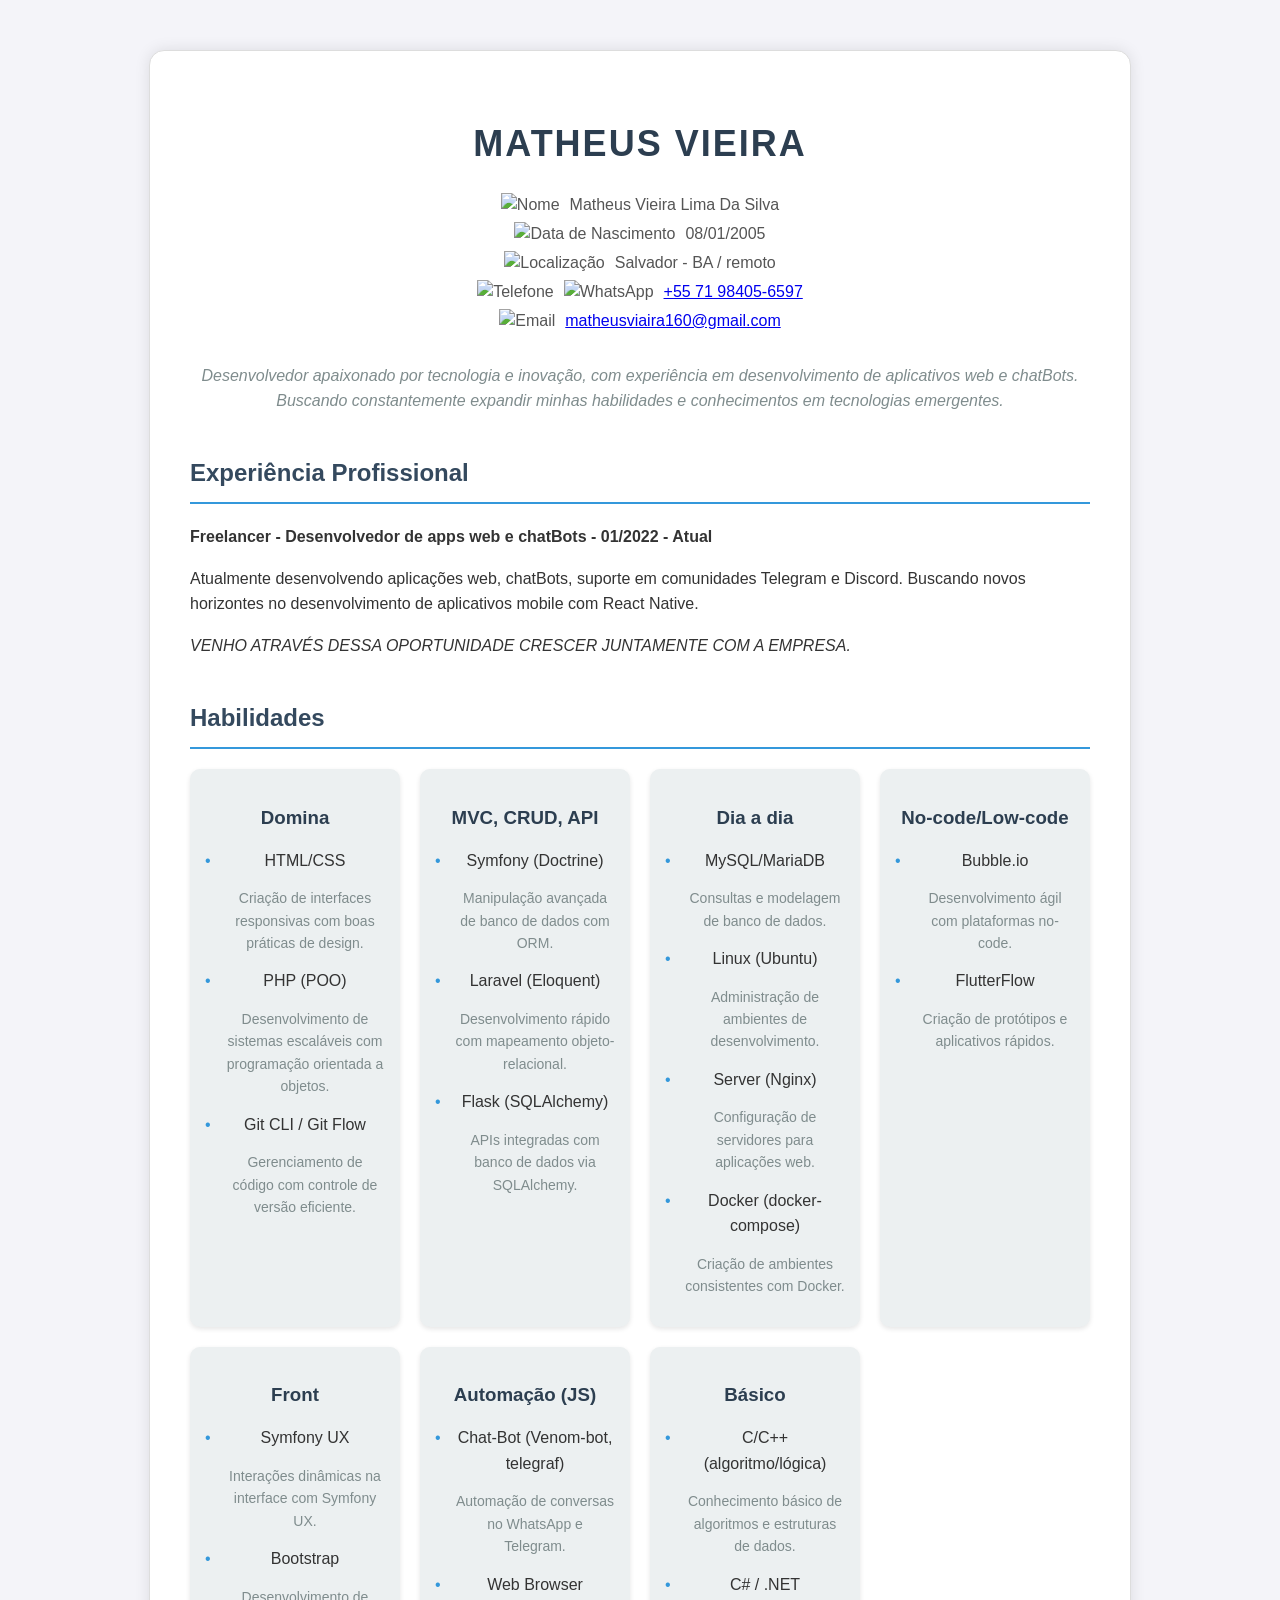
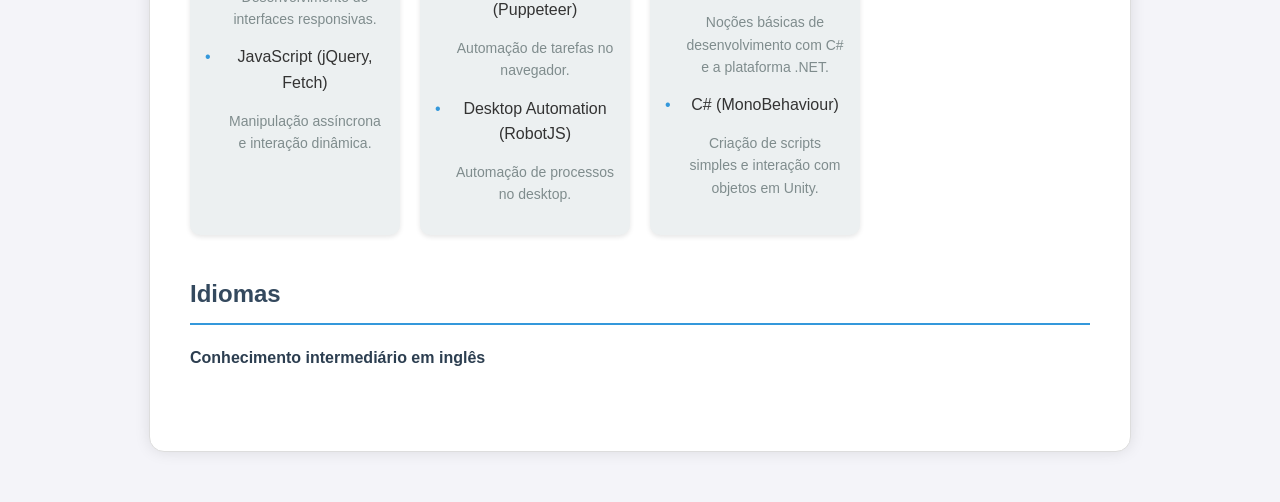
==== index.html @ 51a78f18 "Merge branch 'master' into develop" ====
<!DOCTYPE html>
<html lang="pt-BR">

<head>
  <meta charset="UTF-8">
  <meta name="viewport" content="width=device-width, initial-scale=1.0">
  <meta name="description"
    content="Currículo profissional de Matheus Vieira, desenvolvedor de aplicativos web e chatBots, com experiência em várias tecnologias de programação.">
  <meta name="keywords"
    content="Matheus Vieira, Desenvolvedor Web, Desenvolvedor de chatBots, PHP, HTML, CSS, Symfony, Laravel, Flask, MySQL, Docker, Currículo">
  <meta name="author" content="Matheus Vieira">
  <title>Currículo - Matheus Vieira</title>
  <link rel="icon" href="https://img.icons8.com/fluency/48/000000/resume.png" type="image/png">

  <!-- Link para styles -->
  <link href="styles/style.css" rel="stylesheet">
  <!-- Link para uma fonte moderna -->
  <link href="https://fonts.googleapis.com/css2?family=Roboto:wght@300;400;500;700&display=swap" rel="stylesheet">
  <!-- Link para ícones -->
  <link href="https://cdnjs.cloudflare.com/ajax/libs/font-awesome/6.1.1/css/all.min.css" rel="stylesheet">

</head>

<body>
  <div class="container">
    <h1>MATHEUS VIEIRA</h1>
    <div class="info">
      <p class="contact-item">
        <img src="https://img.icons8.com/material-outlined/24/000000/user.png" alt="Nome" /> Matheus Vieira Lima Da
        Silva
      </p>
      <p class="contact-item">
        <img src="https://img.icons8.com/material-outlined/24/000000/calendar.png" alt="Data de Nascimento" />
        08/01/2005
      </p>
      <p class="contact-item">
        <img src="https://img.icons8.com/material-outlined/24/000000/place-marker.png" alt="Localização" /> Salvador -
        BA / remoto
      </p>
      <p class="contact-item">
        <img src="https://img.icons8.com/material-outlined/24/000000/phone.png" alt="Telefone"/>
        <img src="https://img.icons8.com/material-outlined/24/000000/whatsapp.png" alt="WhatsApp"/>
        <a href="https://wa.me//5571984056597">+55 71 98405-6597</a>
      </p>
      <p class="contact-item">
        <img src="https://img.icons8.com/material-outlined/24/000000/email.png" alt="Email" />
        <a href="mailto:matheusviaira160@gmail.com">matheusviaira160@gmail.com</a>
      </p>
    </div>

    <div class="intro">
      <p>Desenvolvedor apaixonado por tecnologia e inovação, com experiência em desenvolvimento de aplicativos web e
        chatBots. Buscando constantemente expandir minhas habilidades e conhecimentos em tecnologias emergentes.</p>
    </div>

    <div class="section">
      <h2>Experiência Profissional</h2>
      <p><strong>Freelancer - Desenvolvedor de apps web e chatBots - 01/2022 - Atual</strong></p>
      <p>Atualmente desenvolvendo aplicações web, chatBots, suporte em comunidades Telegram e Discord. Buscando novos
        horizontes no desenvolvimento de aplicativos mobile com React Native.</p>
      <p><em>VENHO ATRAVÉS DESSA OPORTUNIDADE CRESCER JUNTAMENTE COM A EMPRESA.</em></p>
    </div>

    <div class="section">
      <h2>Habilidades</h2>
      <div class="skills">
        <div class="skill-item">
          <h3>Domina</h3>
          <ul>
            <li>HTML/CSS <p class="skill-desc">Criação de interfaces responsivas com boas práticas de design.</p>
            </li>
            <li>PHP (POO) <p class="skill-desc">Desenvolvimento de sistemas escaláveis com programação orientada a
                objetos.</p>
            </li>
            <li>Git CLI / Git Flow <p class="skill-desc">Gerenciamento de código com controle de versão eficiente.</p>
            </li>
          </ul>
        </div>

        <div class="skill-item">
          <h3>MVC, CRUD, API</h3>
          <ul>
            <li>Symfony (Doctrine) <p class="skill-desc">Manipulação avançada de banco de dados com ORM.</p>
            </li>
            <li>Laravel (Eloquent) <p class="skill-desc">Desenvolvimento rápido com mapeamento objeto-relacional.</p>
            </li>
            <li>Flask (SQLAlchemy) <p class="skill-desc">APIs integradas com banco de dados via SQLAlchemy.</p>
            </li>
          </ul>
        </div>

        <div class="skill-item">
          <h3>Dia a dia</h3>
          <ul>
            <li>MySQL/MariaDB <p class="skill-desc">Consultas e modelagem de banco de dados.</p>
            </li>
            <li>Linux (Ubuntu) <p class="skill-desc">Administração de ambientes de desenvolvimento.</p>
            </li>
            <li>Server (Nginx) <p class="skill-desc">Configuração de servidores para aplicações web.</p>
            </li>
            <li>Docker (docker-compose) <p class="skill-desc">Criação de ambientes consistentes com Docker.</p>
            </li>
          </ul>
        </div>

        <div class="skill-item">
          <h3>No-code/Low-code</h3>
          <ul>
            <li>Bubble.io <p class="skill-desc">Desenvolvimento ágil com plataformas no-code.</p>
            </li>
            <li>FlutterFlow <p class="skill-desc">Criação de protótipos e aplicativos rápidos.</p>
            </li>
          </ul>
        </div>

        <div class="skill-item">
          <h3>Front</h3>
          <ul>
            <li>Symfony UX <p class="skill-desc">Interações dinâmicas na interface com Symfony UX.</p>
            </li>
            <li>Bootstrap <p class="skill-desc">Desenvolvimento de interfaces responsivas.</p>
            </li>
            <li>JavaScript (jQuery, Fetch) <p class="skill-desc">Manipulação assíncrona e interação dinâmica.</p>
            </li>
          </ul>
        </div>

        <div class="skill-item">
          <h3>Automação (JS)</h3>
          <ul>
            <li>Chat-Bot (Venom-bot, telegraf) <p class="skill-desc">Automação de conversas no WhatsApp e Telegram.</p>
            </li>
            <li>Web Browser (Puppeteer) <p class="skill-desc">Automação de tarefas no navegador.</p>
            </li>
            <li>Desktop Automation (RobotJS) <p class="skill-desc">Automação de processos no desktop.</p>
            </li>
          </ul>
        </div>

        <div class="skill-item">
          <h3>Básico</h3>
          <ul>
            <li>C/C++ (algoritmo/lógica) <p class="skill-desc">Conhecimento básico de algoritmos e estruturas de dados.</p>
            </li>
            <li>C# / .NET <p class="skill-desc">Noções básicas de desenvolvimento com C# e a plataforma .NET.</p>
            </li>
            <li>C# (MonoBehaviour) <p class="skill-desc">Criação de scripts simples e interação com objetos em Unity.</p>
            </li>
          </ul>
        </div>

      </div>
    </div>

    <div class="section languages">
      <h2>Idiomas</h2>
      <p>Conhecimento intermediário em inglês</p>
    </div>
  </div>
</body>

</html>
---- styles/style.css ----
body {
    font-family: 'Segoe UI', Tahoma, Geneva, Verdana, sans-serif;
    margin: 0;
    padding: 0;
    background-color: #f4f4f9;
    color: #333;
    line-height: 1.6;
}

.container {
    max-width: 900px;
    margin: 50px auto;
    padding: 40px;
    background-color: #fff;
    border-radius: 15px;
    box-shadow: 0 0 15px rgba(0, 0, 0, 0.1);
    border: 1px solid #ddd;
}

h1 {
    text-align: center;
    font-size: 36px;
    color: #2c3e50;
    margin-bottom: 20px;
    letter-spacing: 2px;
}

.info {
    text-align: center;
    margin-bottom: 30px;
    color: #555;
}

.info p {
    margin: 5px 0;
    line-height: 1.5;
}

.info .contact-item {
    display: flex;
    align-items: center;
    justify-content: center;
    gap: 10px;
}

.intro {
    text-align: center;
    font-style: italic;
    color: #7f8c8d;
    margin-bottom: 40px;
}

.section {
    margin-bottom: 40px;
}

h2 {
    font-size: 24px;
    color: #34495e;
    border-bottom: 2px solid #3498db;
    padding-bottom: 10px;
    margin-bottom: 20px;
}

ul {
    list-style-type: none;
    padding: 0;
    margin: 0;
}

ul li {
    margin-bottom: 8px;
    line-height: 1.6;
    padding-left: 20px;
    position: relative;
}

ul li::before {
    content: '•';
    color: #3498db;
    position: absolute;
    left: 0;
}

.skills {
    display: grid;
    grid-template-columns: repeat(auto-fit, minmax(200px, 1fr));
    gap: 20px;
}

.skills .skill-item {
    background-color: #ecf0f1;
    padding: 15px;
    border-radius: 10px;
    box-shadow: 0 2px 5px rgba(0, 0, 0, 0.1);
    text-align: center;
}

.skills .skill-item h3 {
    margin-bottom: 15px;
    color: #2c3e50;
}

.languages p {
    font-weight: bold;
    color: #2c3e50;
}

.skill-desc {
    font-size: 14px;
    color: #7f8c8d;
}

@media (max-width: 600px) {
    .skills {
        grid-template-columns: 1fr;
    }
}
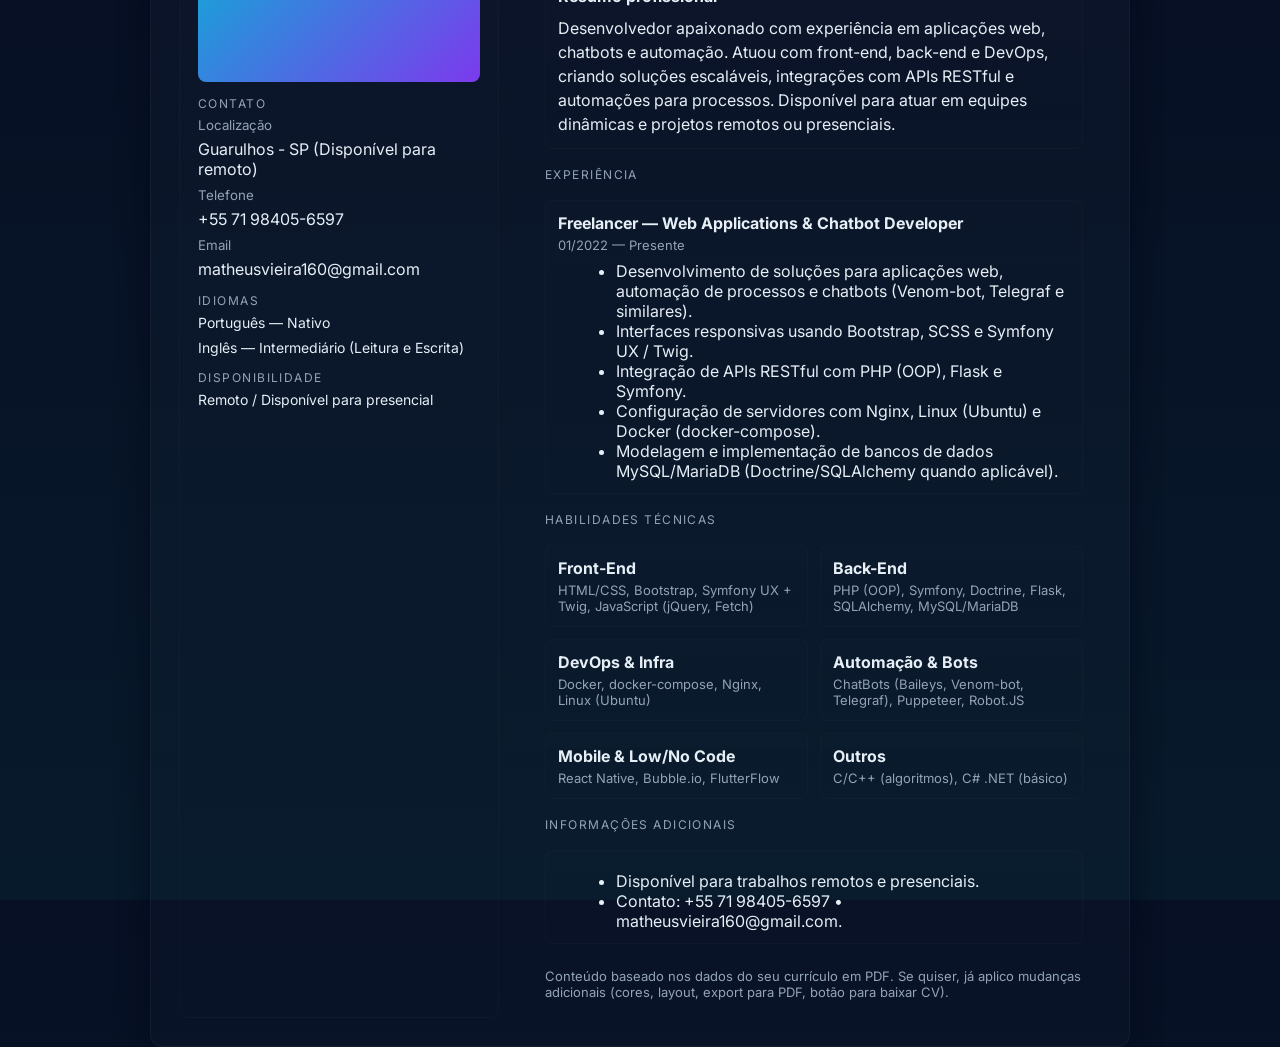
==== commit 11f9463e: "Update index.html" ====
--- a/index.html
+++ b/index.html
@@ -1,162 +1,255 @@
-<!DOCTYPE html>
+<!doctype html>
 <html lang="pt-BR">
-
 <head>
-  <meta charset="UTF-8">
-  <meta name="viewport" content="width=device-width, initial-scale=1.0">
-  <meta name="description"
-    content="Currículo profissional de Matheus Vieira, desenvolvedor de aplicativos web e chatBots, com experiência em várias tecnologias de programação.">
-  <meta name="keywords"
-    content="Matheus Vieira, Desenvolvedor Web, Desenvolvedor de chatBots, PHP, HTML, CSS, Symfony, Laravel, Flask, MySQL, Docker, Currículo">
-  <meta name="author" content="Matheus Vieira">
-  <title>Currículo - Matheus Vieira</title>
-  <link rel="icon" href="https://img.icons8.com/fluency/48/000000/resume.png" type="image/png">
-
-  <!-- Link para styles -->
-  <link href="styles/style.css" rel="stylesheet">
-  <!-- Link para uma fonte moderna -->
-  <link href="https://fonts.googleapis.com/css2?family=Roboto:wght@300;400;500;700&display=swap" rel="stylesheet">
-  <!-- Link para ícones -->
-  <link href="https://cdnjs.cloudflare.com/ajax/libs/font-awesome/6.1.1/css/all.min.css" rel="stylesheet">
-
+  <meta charset="utf-8" />
+  <meta name="viewport" content="width=device-width,initial-scale=1" />
+  <title>Matheus Vieira — Desenvolvedor</title>
+  <meta name="author" content="Matheus Vieira" />
+  <meta name="description" content="Currículo de Matheus Vieira — desenvolvedor web, chatbots e automação. Disponível para trabalho remoto." />
+
+  <!-- Fonts (mantive as fontes originais) -->
+  <link rel="preconnect" href="https://fonts.googleapis.com"/>
+  <link rel="preconnect" href="https://fonts.gstatic.com" crossorigin/>
+  <link href="https://fonts.googleapis.com/css2?family=Inter:wght@400;600;700&family=Roboto:wght@400;700&display=swap" rel="stylesheet"/>
+
+  <style>
+    :root{
+      --bg:#0f1724;
+      --card:#0b1220;
+      --muted:#94a3b8;
+      --accent:#06b6d4;
+      --text:#e6eef6;
+      font-family: 'Inter', system-ui, -apple-system, "Segoe UI", Roboto, "Helvetica Neue", Arial;
+    }
+    *{box-sizing:border-box}
+    html,body{height:100%;}
+    body{
+      margin:0;
+      background: linear-gradient(180deg,#071024 0%, #071a2b 100%);
+      color:var(--text);
+      -webkit-font-smoothing:antialiased;
+      -moz-osx-font-smoothing:grayscale;
+      padding:24px;
+      display:flex;
+      align-items:center;
+      justify-content:center;
+    }
+
+    .container{
+      width:100%;
+      max-width:980px;
+      background: linear-gradient(180deg, rgba(255,255,255,0.02), rgba(255,255,255,0.01));
+      border:1px solid rgba(255,255,255,0.04);
+      border-radius:12px;
+      padding:28px;
+      box-shadow: 0 10px 30px rgba(2,6,23,0.6);
+      display:grid;
+      grid-template-columns: 320px 1fr;
+      gap:28px;
+    }
+
+    /* Sidebar */
+    .sidebar{
+      background:linear-gradient(180deg, rgba(255,255,255,0.01), rgba(255,255,255,0.00));
+      padding:18px;
+      border-radius:10px;
+      border:1px solid rgba(255,255,255,0.02);
+      display:flex;
+      flex-direction:column;
+      gap:14px;
+      min-height:220px;
+    }
+
+    .photo{
+      width:100%;
+      height:180px;
+      border-radius:8px;
+      background:linear-gradient(135deg,var(--accent),#7c3aed);
+      display:flex;
+      align-items:center;
+      justify-content:center;
+      font-weight:700;
+      font-size:20px;
+      color:#04121a;
+    }
+
+    .contact small{color:var(--muted); display:block; margin-bottom:6px;}
+    .contact a{
+      color:var(--text);
+      text-decoration:none;
+      display:block;
+      word-break:break-all;
+    }
+
+    .section-title{
+      font-size:12px;
+      text-transform:uppercase;
+      color:var(--muted);
+      letter-spacing:0.12em;
+      margin-bottom:6px;
+    }
+
+    .skill-list, .meta-list{display:flex;flex-direction:column;gap:8px;}
+    .skill-item{font-size:14px;}
+
+    /* Main */
+    .main{
+      padding:18px;
+      border-radius:10px;
+      background:transparent;
+      display:flex;
+      flex-direction:column;
+      gap:18px;
+    }
+    header h1{margin:0;font-size:22px;letter-spacing:0.02em;}
+    header p.role{margin:6px 0 0;color:var(--muted);}
+
+    .summary{
+      background: linear-gradient(180deg, rgba(255,255,255,0.01), rgba(255,255,255,0.00));
+      padding:12px;
+      border-radius:8px;
+      border:1px solid rgba(255,255,255,0.02);
+      color:var(--text);
+      line-height:1.5;
+    }
+
+    .experience, .skills, .education{
+      display:flex;
+      flex-direction:column;
+      gap:12px;
+    }
+
+    .job{
+      padding:12px;
+      border-radius:8px;
+      background:linear-gradient(180deg, rgba(255,255,255,0.008), rgba(255,255,255,0.00));
+      border:1px solid rgba(255,255,255,0.02);
+    }
+    .job h4{margin:0;font-size:16px;}
+    .job .meta{font-size:13px;color:var(--muted); margin-top:4px;}
+    .job ul{margin:8px 0 0 18px;color:var(--text);}
+
+    footer{padding-top:6px;color:var(--muted);font-size:13px;}
+
+    /* Responsive */
+    @media (max-width:880px){
+      .container{grid-template-columns:1fr; padding:18px;}
+      .sidebar{order:2;}
+    }
+  </style>
 </head>
-
 <body>
-  <div class="container">
-    <h1>MATHEUS VIEIRA</h1>
-    <div class="info">
-      <p class="contact-item">
-        <img src="https://img.icons8.com/material-outlined/24/000000/user.png" alt="Nome" /> Matheus Vieira Lima Da
-        Silva
-      </p>
-      <p class="contact-item">
-        <img src="https://img.icons8.com/material-outlined/24/000000/calendar.png" alt="Data de Nascimento" />
-        08/01/2005
-      </p>
-      <p class="contact-item">
-        <img src="https://img.icons8.com/material-outlined/24/000000/place-marker.png" alt="Localização" /> Salvador -
-        BA / remoto
-      </p>
-      <p class="contact-item">
-        <img src="https://img.icons8.com/material-outlined/24/000000/phone.png" alt="Telefone"/>
-        <img src="https://img.icons8.com/material-outlined/24/000000/whatsapp.png" alt="WhatsApp"/>
-        <a href="https://wa.me//5571984056597">+55 71 98405-6597</a>
-      </p>
-      <p class="contact-item">
-        <img src="https://img.icons8.com/material-outlined/24/000000/email.png" alt="Email" />
-        <a href="mailto:matheusviaira160@gmail.com">matheusviaira160@gmail.com</a>
-      </p>
-    </div>
-
-    <div class="intro">
-      <p>Desenvolvedor apaixonado por tecnologia e inovação, com experiência em desenvolvimento de aplicativos web e
-        chatBots. Buscando constantemente expandir minhas habilidades e conhecimentos em tecnologias emergentes.</p>
-    </div>
-
-    <div class="section">
-      <h2>Experiência Profissional</h2>
-      <p><strong>Freelancer - Desenvolvedor de apps web e chatBots - 01/2022 - Atual</strong></p>
-      <p>Atualmente desenvolvendo aplicações web, chatBots, suporte em comunidades Telegram e Discord. Buscando novos
-        horizontes no desenvolvimento de aplicativos mobile com React Native.</p>
-      <p><em>VENHO ATRAVÉS DESSA OPORTUNIDADE CRESCER JUNTAMENTE COM A EMPRESA.</em></p>
-    </div>
-
-    <div class="section">
-      <h2>Habilidades</h2>
-      <div class="skills">
-        <div class="skill-item">
-          <h3>Domina</h3>
+  <main class="container" role="main" aria-labelledby="nome">
+    <!-- Sidebar -->
+    <aside class="sidebar" aria-label="Informações pessoais">
+      <div class="photo" aria-hidden="true">MV</div>
+
+      <div>
+        <div class="section-title">Contato</div>
+        <div class="contact">
+          <small>Localização</small>
+          <div>Guarulhos - SP (Disponível para remoto)</div>
+          <small style="margin-top:8px;">Telefone</small>
+          <a href="tel:+5571984056597">+55 71 98405-6597</a>
+          <small style="margin-top:8px;">Email</small>
+          <a href="mailto:matheusvieira160@gmail.com">matheusvieira160@gmail.com</a>
+        </div>
+      </div>
+
+      <div>
+        <div class="section-title">Idiomas</div>
+        <div class="meta-list">
+          <div class="skill-item">Português — Nativo</div>
+          <div class="skill-item">Inglês — Intermediário (Leitura e Escrita)</div>
+        </div>
+      </div>
+
+      <div>
+        <div class="section-title">Disponibilidade</div>
+        <div class="skill-item">Remoto / Disponível para presencial</div>
+      </div>
+    </aside>
+
+    <!-- Main content -->
+    <section class="main" aria-label="Currículo principal">
+      <header id="nome">
+        <h1>Matheus Vieira Lima Da Silva</h1>
+        <p class="role">Desenvolvedor Web • Chatbots • Automação</p>
+      </header>
+
+      <div class="summary" aria-label="Resumo profissional">
+        <strong>Resumo profissional</strong>
+        <p style="margin:8px 0 0;">
+          Desenvolvedor apaixonado com experiência em aplicações web, chatbots e automação. Atuou com front-end, back-end e DevOps, criando soluções escaláveis, integrações com APIs RESTful e automações para processos. Disponível para atuar em equipes dinâmicas e projetos remotos ou presenciais. <!-- fonte: PDF -->
+        </p>
+      </div>
+
+      <section class="experience" aria-label="Experiência profissional">
+        <div class="section-title">Experiência</div>
+
+        <div class="job">
+          <h4>Freelancer — Web Applications & Chatbot Developer</h4>
+          <div class="meta">01/2022 — Presente</div>
           <ul>
-            <li>HTML/CSS <p class="skill-desc">Criação de interfaces responsivas com boas práticas de design.</p>
-            </li>
-            <li>PHP (POO) <p class="skill-desc">Desenvolvimento de sistemas escaláveis com programação orientada a
-                objetos.</p>
-            </li>
-            <li>Git CLI / Git Flow <p class="skill-desc">Gerenciamento de código com controle de versão eficiente.</p>
-            </li>
+            <li>Desenvolvimento de soluções para aplicações web, automação de processos e chatbots (Venom-bot, Telegraf e similares).</li>
+            <li>Interfaces responsivas usando Bootstrap, SCSS e Symfony UX / Twig.</li>
+            <li>Integração de APIs RESTful com PHP (OOP), Flask e Symfony.</li>
+            <li>Configuração de servidores com Nginx, Linux (Ubuntu) e Docker (docker-compose).</li>
+            <li>Modelagem e implementação de bancos de dados MySQL/MariaDB (Doctrine/SQLAlchemy quando aplicável).</li>
           </ul>
         </div>
-
-        <div class="skill-item">
-          <h3>MVC, CRUD, API</h3>
+      </section>
+
+      <section class="skills" aria-label="Habilidades técnicas">
+        <div class="section-title">Habilidades técnicas</div>
+
+        <div style="display:grid; grid-template-columns:repeat(2, minmax(0,1fr)); gap:12px;">
+          <div class="job">
+            <strong>Front-End</strong>
+            <div class="meta">HTML/CSS, Bootstrap, Symfony UX + Twig, JavaScript (jQuery, Fetch)</div>
+          </div>
+
+          <div class="job">
+            <strong>Back-End</strong>
+            <div class="meta">PHP (OOP), Symfony, Doctrine, Flask, SQLAlchemy, MySQL/MariaDB</div>
+          </div>
+
+          <div class="job">
+            <strong>DevOps & Infra</strong>
+            <div class="meta">Docker, docker-compose, Nginx, Linux (Ubuntu)</div>
+          </div>
+
+          <div class="job">
+            <strong>Automação & Bots</strong>
+            <div class="meta">ChatBots (Baileys, Venom-bot, Telegraf), Puppeteer, Robot.JS</div>
+          </div>
+
+          <div class="job">
+            <strong>Mobile & Low/No Code</strong>
+            <div class="meta">React Native, Bubble.io, FlutterFlow</div>
+          </div>
+
+          <div class="job">
+            <strong>Outros</strong>
+            <div class="meta">C/C++ (algoritmos), C# .NET (básico)</div>
+          </div>
+        </div>
+      </section>
+
+      <section class="education" aria-label="Informações adicionais">
+        <div class="section-title">Informações adicionais</div>
+        <div class="job">
           <ul>
-            <li>Symfony (Doctrine) <p class="skill-desc">Manipulação avançada de banco de dados com ORM.</p>
-            </li>
-            <li>Laravel (Eloquent) <p class="skill-desc">Desenvolvimento rápido com mapeamento objeto-relacional.</p>
-            </li>
-            <li>Flask (SQLAlchemy) <p class="skill-desc">APIs integradas com banco de dados via SQLAlchemy.</p>
-            </li>
+            <li>Disponível para trabalhos remotos e presenciais. <!-- fonte: PDF --> </li>
+            <li>Contato: +55 71 98405-6597 • matheusvieira160@gmail.com. <!-- fonte: PDF --> </li>
           </ul>
         </div>
-
-        <div class="skill-item">
-          <h3>Dia a dia</h3>
-          <ul>
-            <li>MySQL/MariaDB <p class="skill-desc">Consultas e modelagem de banco de dados.</p>
-            </li>
-            <li>Linux (Ubuntu) <p class="skill-desc">Administração de ambientes de desenvolvimento.</p>
-            </li>
-            <li>Server (Nginx) <p class="skill-desc">Configuração de servidores para aplicações web.</p>
-            </li>
-            <li>Docker (docker-compose) <p class="skill-desc">Criação de ambientes consistentes com Docker.</p>
-            </li>
-          </ul>
-        </div>
-
-        <div class="skill-item">
-          <h3>No-code/Low-code</h3>
-          <ul>
-            <li>Bubble.io <p class="skill-desc">Desenvolvimento ágil com plataformas no-code.</p>
-            </li>
-            <li>FlutterFlow <p class="skill-desc">Criação de protótipos e aplicativos rápidos.</p>
-            </li>
-          </ul>
-        </div>
-
-        <div class="skill-item">
-          <h3>Front</h3>
-          <ul>
-            <li>Symfony UX <p class="skill-desc">Interações dinâmicas na interface com Symfony UX.</p>
-            </li>
-            <li>Bootstrap <p class="skill-desc">Desenvolvimento de interfaces responsivas.</p>
-            </li>
-            <li>JavaScript (jQuery, Fetch) <p class="skill-desc">Manipulação assíncrona e interação dinâmica.</p>
-            </li>
-          </ul>
-        </div>
-
-        <div class="skill-item">
-          <h3>Automação (JS)</h3>
-          <ul>
-            <li>Chat-Bot (Venom-bot, telegraf) <p class="skill-desc">Automação de conversas no WhatsApp e Telegram.</p>
-            </li>
-            <li>Web Browser (Puppeteer) <p class="skill-desc">Automação de tarefas no navegador.</p>
-            </li>
-            <li>Desktop Automation (RobotJS) <p class="skill-desc">Automação de processos no desktop.</p>
-            </li>
-          </ul>
-        </div>
-
-        <div class="skill-item">
-          <h3>Básico</h3>
-          <ul>
-            <li>C/C++ (algoritmo/lógica) <p class="skill-desc">Conhecimento básico de algoritmos e estruturas de dados.</p>
-            </li>
-            <li>C# / .NET <p class="skill-desc">Noções básicas de desenvolvimento com C# e a plataforma .NET.</p>
-            </li>
-            <li>C# (MonoBehaviour) <p class="skill-desc">Criação de scripts simples e interação com objetos em Unity.</p>
-            </li>
-          </ul>
-        </div>
-
-      </div>
-    </div>
-
-    <div class="section languages">
-      <h2>Idiomas</h2>
-      <p>Conhecimento intermediário em inglês</p>
-    </div>
-  </div>
+      </section>
+
+      <footer>
+        Conteúdo baseado nos dados do seu currículo em PDF. Se quiser, já aplico mudanças adicionais (cores, layout, export para PDF, botão para baixar CV).
+      </footer>
+    </section>
+  </main>
 </body>
-
 </html>
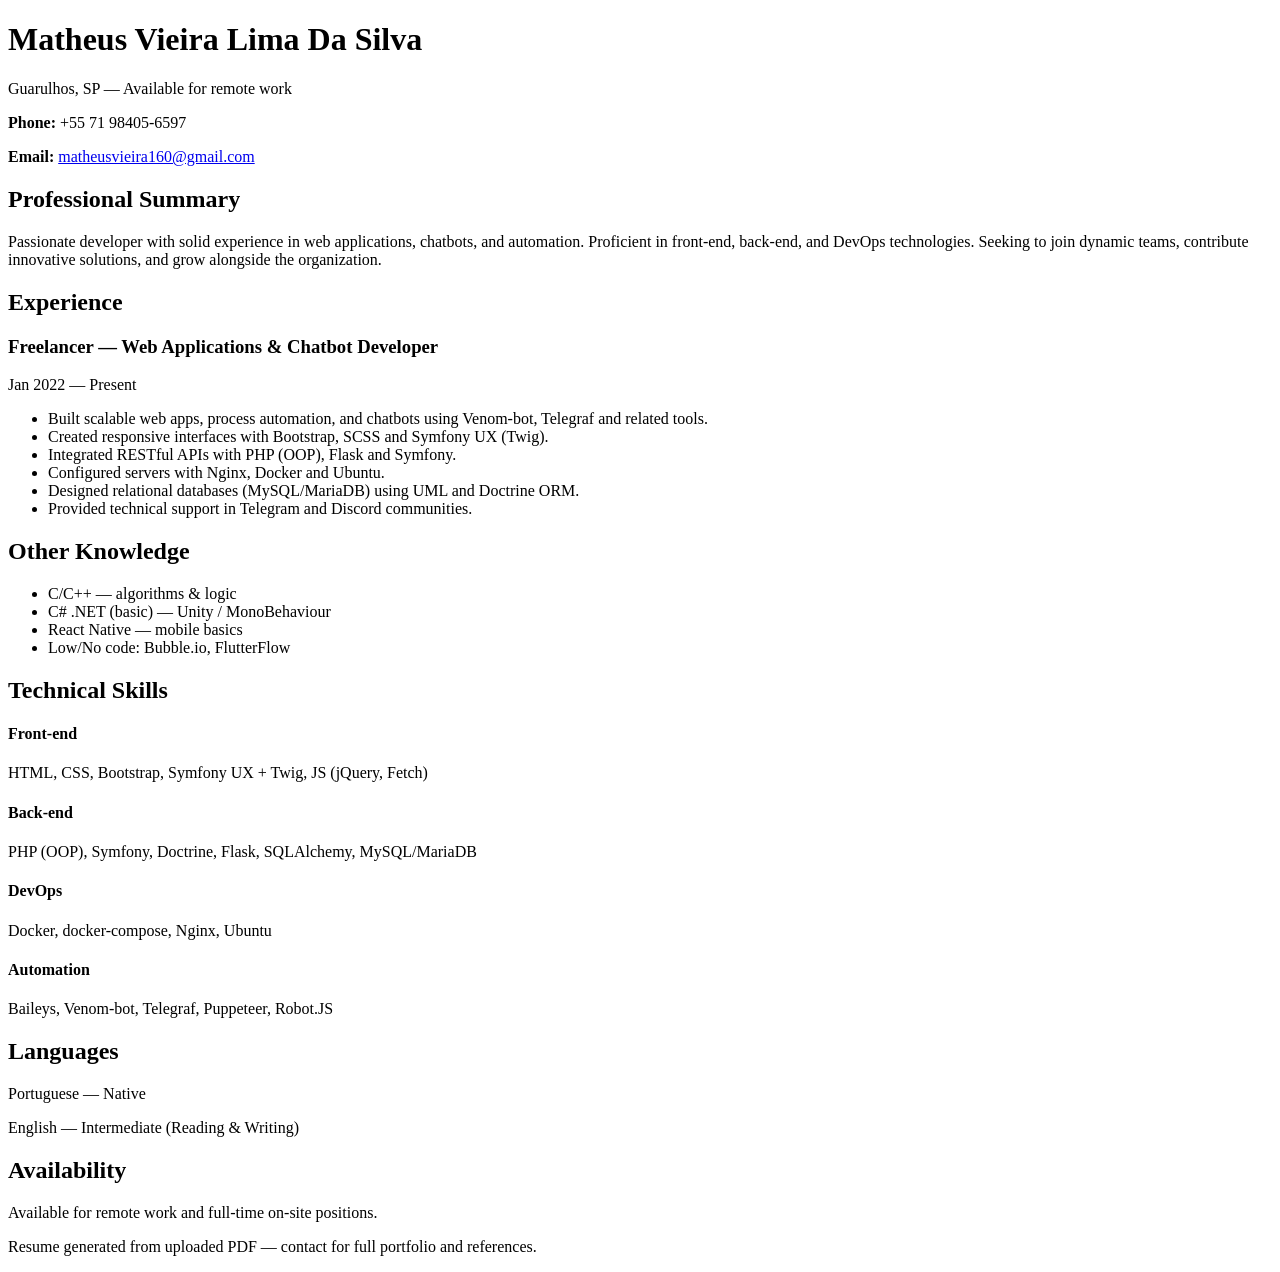
==== commit 09f5e723: "Update index.html" ====
--- a/index.html
+++ b/index.html
@@ -1,255 +1,102 @@
-<!doctype html>
-<html lang="pt-BR">
+<!DOCTYPE html>
+<html lang="en">
 <head>
   <meta charset="utf-8" />
   <meta name="viewport" content="width=device-width,initial-scale=1" />
-  <title>Matheus Vieira — Desenvolvedor</title>
+  <title>Matheus Vieira — Resume</title>
   <meta name="author" content="Matheus Vieira" />
-  <meta name="description" content="Currículo de Matheus Vieira — desenvolvedor web, chatbots e automação. Disponível para trabalho remoto." />
-
-  <!-- Fonts (mantive as fontes originais) -->
-  <link rel="preconnect" href="https://fonts.googleapis.com"/>
-  <link rel="preconnect" href="https://fonts.gstatic.com" crossorigin/>
-  <link href="https://fonts.googleapis.com/css2?family=Inter:wght@400;600;700&family=Roboto:wght@400;700&display=swap" rel="stylesheet"/>
-
-  <style>
-    :root{
-      --bg:#0f1724;
-      --card:#0b1220;
-      --muted:#94a3b8;
-      --accent:#06b6d4;
-      --text:#e6eef6;
-      font-family: 'Inter', system-ui, -apple-system, "Segoe UI", Roboto, "Helvetica Neue", Arial;
-    }
-    *{box-sizing:border-box}
-    html,body{height:100%;}
-    body{
-      margin:0;
-      background: linear-gradient(180deg,#071024 0%, #071a2b 100%);
-      color:var(--text);
-      -webkit-font-smoothing:antialiased;
-      -moz-osx-font-smoothing:grayscale;
-      padding:24px;
-      display:flex;
-      align-items:center;
-      justify-content:center;
-    }
-
-    .container{
-      width:100%;
-      max-width:980px;
-      background: linear-gradient(180deg, rgba(255,255,255,0.02), rgba(255,255,255,0.01));
-      border:1px solid rgba(255,255,255,0.04);
-      border-radius:12px;
-      padding:28px;
-      box-shadow: 0 10px 30px rgba(2,6,23,0.6);
-      display:grid;
-      grid-template-columns: 320px 1fr;
-      gap:28px;
-    }
-
-    /* Sidebar */
-    .sidebar{
-      background:linear-gradient(180deg, rgba(255,255,255,0.01), rgba(255,255,255,0.00));
-      padding:18px;
-      border-radius:10px;
-      border:1px solid rgba(255,255,255,0.02);
-      display:flex;
-      flex-direction:column;
-      gap:14px;
-      min-height:220px;
-    }
-
-    .photo{
-      width:100%;
-      height:180px;
-      border-radius:8px;
-      background:linear-gradient(135deg,var(--accent),#7c3aed);
-      display:flex;
-      align-items:center;
-      justify-content:center;
-      font-weight:700;
-      font-size:20px;
-      color:#04121a;
-    }
-
-    .contact small{color:var(--muted); display:block; margin-bottom:6px;}
-    .contact a{
-      color:var(--text);
-      text-decoration:none;
-      display:block;
-      word-break:break-all;
-    }
-
-    .section-title{
-      font-size:12px;
-      text-transform:uppercase;
-      color:var(--muted);
-      letter-spacing:0.12em;
-      margin-bottom:6px;
-    }
-
-    .skill-list, .meta-list{display:flex;flex-direction:column;gap:8px;}
-    .skill-item{font-size:14px;}
-
-    /* Main */
-    .main{
-      padding:18px;
-      border-radius:10px;
-      background:transparent;
-      display:flex;
-      flex-direction:column;
-      gap:18px;
-    }
-    header h1{margin:0;font-size:22px;letter-spacing:0.02em;}
-    header p.role{margin:6px 0 0;color:var(--muted);}
-
-    .summary{
-      background: linear-gradient(180deg, rgba(255,255,255,0.01), rgba(255,255,255,0.00));
-      padding:12px;
-      border-radius:8px;
-      border:1px solid rgba(255,255,255,0.02);
-      color:var(--text);
-      line-height:1.5;
-    }
-
-    .experience, .skills, .education{
-      display:flex;
-      flex-direction:column;
-      gap:12px;
-    }
-
-    .job{
-      padding:12px;
-      border-radius:8px;
-      background:linear-gradient(180deg, rgba(255,255,255,0.008), rgba(255,255,255,0.00));
-      border:1px solid rgba(255,255,255,0.02);
-    }
-    .job h4{margin:0;font-size:16px;}
-    .job .meta{font-size:13px;color:var(--muted); margin-top:4px;}
-    .job ul{margin:8px 0 0 18px;color:var(--text);}
-
-    footer{padding-top:6px;color:var(--muted);font-size:13px;}
-
-    /* Responsive */
-    @media (max-width:880px){
-      .container{grid-template-columns:1fr; padding:18px;}
-      .sidebar{order:2;}
-    }
-  </style>
+  <link rel="preconnect" href="https://fonts.googleapis.com">
+  <link rel="preconnect" href="https://fonts.gstatic.com" crossorigin>
+  <link href="https://fonts.googleapis.com/css2?family=Inter:wght@400;600;700&display=swap" rel="stylesheet">
+  <link rel="stylesheet" href="style.css">
 </head>
 <body>
-  <main class="container" role="main" aria-labelledby="nome">
-    <!-- Sidebar -->
-    <aside class="sidebar" aria-label="Informações pessoais">
-      <div class="photo" aria-hidden="true">MV</div>
+  <main class="container">
+    <header class="header">
+      <div class="header-left">
+        <h1 class="name">Matheus Vieira Lima Da Silva</h1>
+        <p class="location">Guarulhos, SP — Available for remote work</p>
+      </div>
+      <div class="contact">
+        <p><strong>Phone:</strong> +55 71 98405-6597</p>
+        <p><strong>Email:</strong> <a href="mailto:matheusvieira160@gmail.com">matheusvieira160@gmail.com</a></p>
+      </div>
+    </header>
 
-      <div>
-        <div class="section-title">Contato</div>
-        <div class="contact">
-          <small>Localização</small>
-          <div>Guarulhos - SP (Disponível para remoto)</div>
-          <small style="margin-top:8px;">Telefone</small>
-          <a href="tel:+5571984056597">+55 71 98405-6597</a>
-          <small style="margin-top:8px;">Email</small>
-          <a href="mailto:matheusvieira160@gmail.com">matheusvieira160@gmail.com</a>
-        </div>
+    <section class="summary">
+      <h2>Professional Summary</h2>
+      <p>Passionate developer with solid experience in web applications, chatbots, and automation. Proficient in front-end, back-end, and DevOps technologies. Seeking to join dynamic teams, contribute innovative solutions, and grow alongside the organization.</p>
+    </section>
+
+    <section class="two-col">
+      <div class="left-col">
+        <section class="experience">
+          <h2>Experience</h2>
+
+          <article class="job">
+            <h3>Freelancer — Web Applications & Chatbot Developer</h3>
+            <p class="meta">Jan 2022 — Present</p>
+            <ul>
+              <li>Built scalable web apps, process automation, and chatbots using Venom-bot, Telegraf and related tools.</li>
+              <li>Created responsive interfaces with Bootstrap, SCSS and Symfony UX (Twig).</li>
+              <li>Integrated RESTful APIs with PHP (OOP), Flask and Symfony.</li>
+              <li>Configured servers with Nginx, Docker and Ubuntu.</li>
+              <li>Designed relational databases (MySQL/MariaDB) using UML and Doctrine ORM.</li>
+              <li>Provided technical support in Telegram and Discord communities.</li>
+            </ul>
+          </article>
+        </section>
+
+        <section class="education">
+          <h2>Other Knowledge</h2>
+          <ul>
+            <li>C/C++ — algorithms & logic</li>
+            <li>C# .NET (basic) — Unity / MonoBehaviour</li>
+            <li>React Native — mobile basics</li>
+            <li>Low/No code: Bubble.io, FlutterFlow</li>
+          </ul>
+        </section>
       </div>
 
-      <div>
-        <div class="section-title">Idiomas</div>
-        <div class="meta-list">
-          <div class="skill-item">Português — Nativo</div>
-          <div class="skill-item">Inglês — Intermediário (Leitura e Escrita)</div>
-        </div>
-      </div>
+      <aside class="right-col">
+        <section class="skills">
+          <h2>Technical Skills</h2>
+          <div class="skills-grid">
+            <div class="skill-card">
+              <h4>Front-end</h4>
+              <p>HTML, CSS, Bootstrap, Symfony UX + Twig, JS (jQuery, Fetch)</p>
+            </div>
+            <div class="skill-card">
+              <h4>Back-end</h4>
+              <p>PHP (OOP), Symfony, Doctrine, Flask, SQLAlchemy, MySQL/MariaDB</p>
+            </div>
+            <div class="skill-card">
+              <h4>DevOps</h4>
+              <p>Docker, docker-compose, Nginx, Ubuntu</p>
+            </div>
+            <div class="skill-card">
+              <h4>Automation</h4>
+              <p>Baileys, Venom-bot, Telegraf, Puppeteer, Robot.JS</p>
+            </div>
+          </div>
+        </section>
 
-      <div>
-        <div class="section-title">Disponibilidade</div>
-        <div class="skill-item">Remoto / Disponível para presencial</div>
-      </div>
-    </aside>
+        <section class="languages">
+          <h2>Languages</h2>
+          <p>Portuguese — Native</p>
+          <p>English — Intermediate (Reading & Writing)</p>
+        </section>
 
-    <!-- Main content -->
-    <section class="main" aria-label="Currículo principal">
-      <header id="nome">
-        <h1>Matheus Vieira Lima Da Silva</h1>
-        <p class="role">Desenvolvedor Web • Chatbots • Automação</p>
-      </header>
+        <section class="availability">
+          <h2>Availability</h2>
+          <p>Available for remote work and full-time on-site positions.</p>
+        </section>
+      </aside>
+    </section>
 
-      <div class="summary" aria-label="Resumo profissional">
-        <strong>Resumo profissional</strong>
-        <p style="margin:8px 0 0;">
-          Desenvolvedor apaixonado com experiência em aplicações web, chatbots e automação. Atuou com front-end, back-end e DevOps, criando soluções escaláveis, integrações com APIs RESTful e automações para processos. Disponível para atuar em equipes dinâmicas e projetos remotos ou presenciais. <!-- fonte: PDF -->
-        </p>
-      </div>
-
-      <section class="experience" aria-label="Experiência profissional">
-        <div class="section-title">Experiência</div>
-
-        <div class="job">
-          <h4>Freelancer — Web Applications & Chatbot Developer</h4>
-          <div class="meta">01/2022 — Presente</div>
-          <ul>
-            <li>Desenvolvimento de soluções para aplicações web, automação de processos e chatbots (Venom-bot, Telegraf e similares).</li>
-            <li>Interfaces responsivas usando Bootstrap, SCSS e Symfony UX / Twig.</li>
-            <li>Integração de APIs RESTful com PHP (OOP), Flask e Symfony.</li>
-            <li>Configuração de servidores com Nginx, Linux (Ubuntu) e Docker (docker-compose).</li>
-            <li>Modelagem e implementação de bancos de dados MySQL/MariaDB (Doctrine/SQLAlchemy quando aplicável).</li>
-          </ul>
-        </div>
-      </section>
-
-      <section class="skills" aria-label="Habilidades técnicas">
-        <div class="section-title">Habilidades técnicas</div>
-
-        <div style="display:grid; grid-template-columns:repeat(2, minmax(0,1fr)); gap:12px;">
-          <div class="job">
-            <strong>Front-End</strong>
-            <div class="meta">HTML/CSS, Bootstrap, Symfony UX + Twig, JavaScript (jQuery, Fetch)</div>
-          </div>
-
-          <div class="job">
-            <strong>Back-End</strong>
-            <div class="meta">PHP (OOP), Symfony, Doctrine, Flask, SQLAlchemy, MySQL/MariaDB</div>
-          </div>
-
-          <div class="job">
-            <strong>DevOps & Infra</strong>
-            <div class="meta">Docker, docker-compose, Nginx, Linux (Ubuntu)</div>
-          </div>
-
-          <div class="job">
-            <strong>Automação & Bots</strong>
-            <div class="meta">ChatBots (Baileys, Venom-bot, Telegraf), Puppeteer, Robot.JS</div>
-          </div>
-
-          <div class="job">
-            <strong>Mobile & Low/No Code</strong>
-            <div class="meta">React Native, Bubble.io, FlutterFlow</div>
-          </div>
-
-          <div class="job">
-            <strong>Outros</strong>
-            <div class="meta">C/C++ (algoritmos), C# .NET (básico)</div>
-          </div>
-        </div>
-      </section>
-
-      <section class="education" aria-label="Informações adicionais">
-        <div class="section-title">Informações adicionais</div>
-        <div class="job">
-          <ul>
-            <li>Disponível para trabalhos remotos e presenciais. <!-- fonte: PDF --> </li>
-            <li>Contato: +55 71 98405-6597 • matheusvieira160@gmail.com. <!-- fonte: PDF --> </li>
-          </ul>
-        </div>
-      </section>
-
-      <footer>
-        Conteúdo baseado nos dados do seu currículo em PDF. Se quiser, já aplico mudanças adicionais (cores, layout, export para PDF, botão para baixar CV).
-      </footer>
-    </section>
+    <footer class="footer">
+      <p>Resume generated from uploaded PDF — contact for full portfolio and references.</p>
+    </footer>
   </main>
 </body>
 </html>
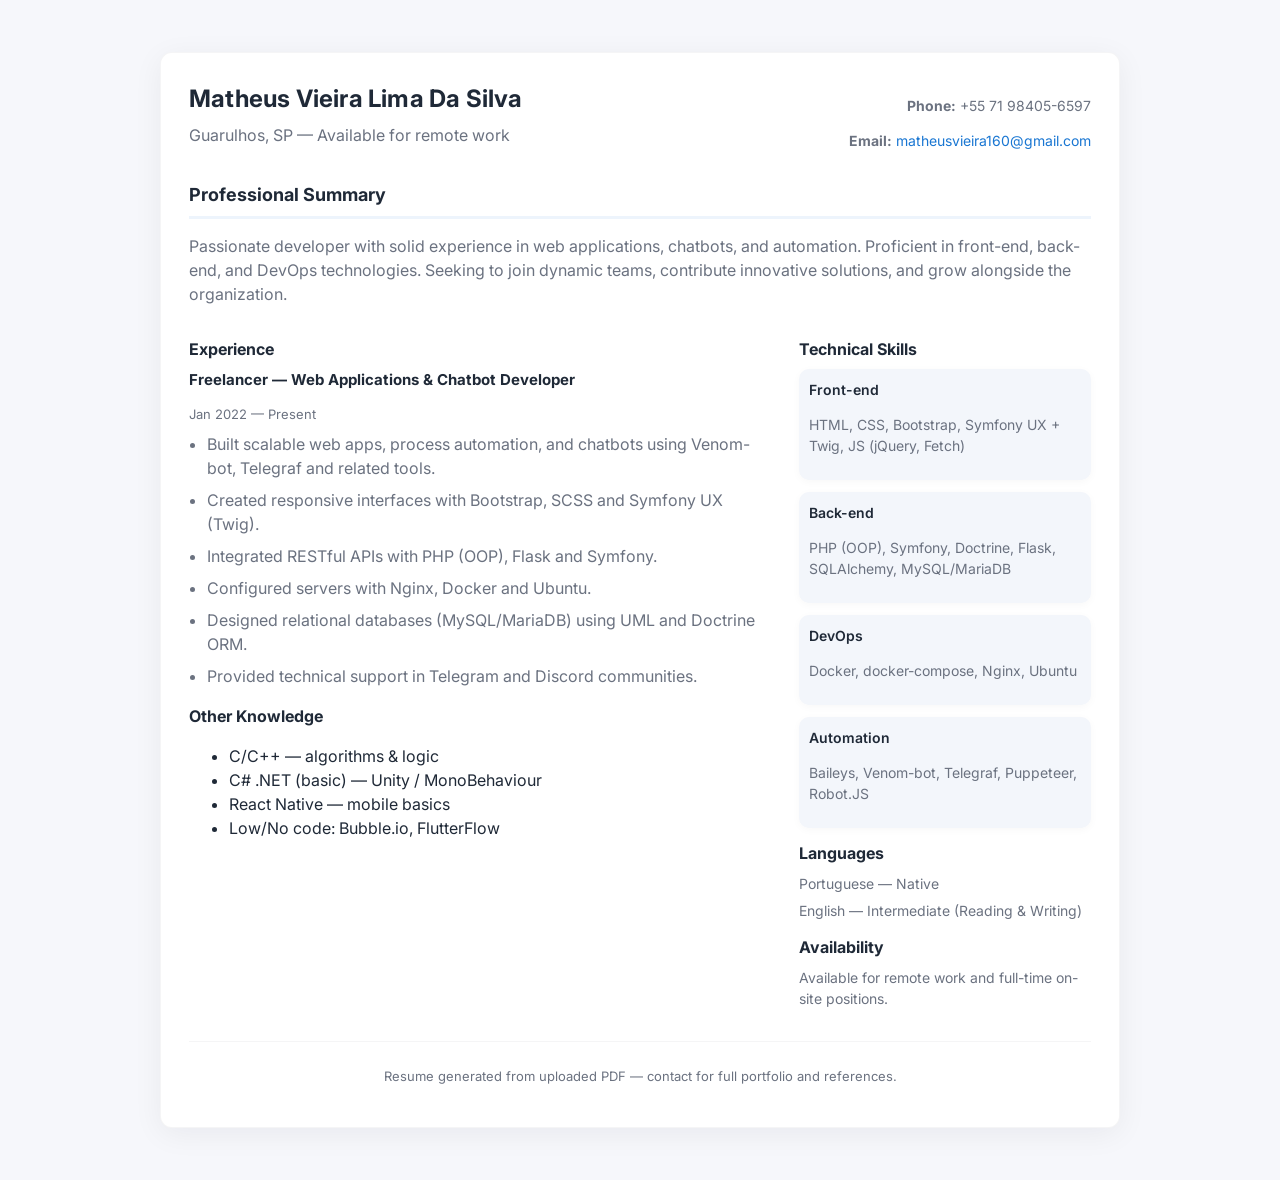
==== commit 6dfdded9: "Update index.html" ====
--- a/index.html
+++ b/index.html
@@ -8,7 +8,7 @@
   <link rel="preconnect" href="https://fonts.googleapis.com">
   <link rel="preconnect" href="https://fonts.gstatic.com" crossorigin>
   <link href="https://fonts.googleapis.com/css2?family=Inter:wght@400;600;700&display=swap" rel="stylesheet">
-  <link rel="stylesheet" href="style.css">
+  <link rel="stylesheet" href="styles/style.css">
 </head>
 <body>
   <main class="container">
--- a/styles/style.css
+++ b/styles/style.css
@@ -0,0 +1,137 @@
+:root{
+  --bg: #f6f7fb;
+  --card: #ffffff;
+  --accent: #1976d2;
+  --muted: #6b7280;
+  --text: #1f2937;
+  --radius: 12px;
+  --maxwidth: 960px;
+  --gap: 22px;
+  font-size: 16px;
+}
+
+*{box-sizing:border-box}
+
+body{
+  margin:0;
+  font-family: "Inter", system-ui, -apple-system, "Segoe UI", Roboto, "Helvetica Neue", Arial;
+  background:var(--bg);
+  color:var(--text);
+  -webkit-font-smoothing:antialiased;
+  -moz-osx-font-smoothing:grayscale;
+  line-height:1.5;
+  padding:28px 16px;
+}
+
+.container{
+  max-width:var(--maxwidth);
+  margin:24px auto;
+  background:var(--card);
+  border-radius:var(--radius);
+  padding:28px;
+  box-shadow: 0 6px 30px rgba(15,23,42,0.06);
+  border: 1px solid rgba(15,23,42,0.04);
+}
+
+/* Header */
+.header{
+  display:flex;
+  justify-content:space-between;
+  align-items:flex-start;
+  gap:var(--gap);
+  margin-bottom:16px;
+}
+
+.name{
+  margin:0;
+  font-size:24px;
+  font-weight:700;
+  letter-spacing:0.2px;
+}
+
+.location{
+  margin:6px 0 0 0;
+  color:var(--muted);
+}
+
+/* contact */
+.contact{
+  text-align:right;
+  font-size:14px;
+  color:var(--muted);
+}
+.contact a{ color:var(--accent); text-decoration:none; }
+
+/* summary */
+.summary h2{
+  margin-top:0;
+  font-size:18px;
+  color:var(--text);
+  border-bottom:3px solid rgba(25,118,210,0.08);
+  padding-bottom:8px;
+}
+.summary p{ color:var(--muted); margin:12px 0 0 0; }
+
+/* layout */
+.two-col{
+  display:grid;
+  grid-template-columns: 2fr 1fr;
+  gap:26px;
+  align-items:start;
+  margin-top:18px;
+}
+
+/* left */
+.left-col h2{
+  font-size:16px;
+  margin-bottom:8px;
+  color:var(--text);
+}
+.job h3{ margin:6px 0 4px 0; font-size:15px; }
+.meta{ font-size:13px; color:var(--muted); margin-bottom:8px; }
+.job ul{ padding-left:18px; color:var(--muted); margin-top:6px; }
+.job ul li{ margin-bottom:8px; }
+
+/* right */
+.right-col h2{ font-size:16px; margin-bottom:8px; }
+.skills-grid{
+  display:grid;
+  grid-template-columns:1fr;
+  gap:12px;
+}
+.skill-card{
+  background: #f3f6fb;
+  padding:10px;
+  border-radius:10px;
+  font-size:14px;
+  color:var(--muted);
+  box-shadow: 0 2px 8px rgba(15,23,42,0.03);
+}
+.skill-card h4{ margin:0 0 6px 0; font-size:14px; color:var(--text); font-weight:600; }
+
+/* languages and availability */
+.languages p, .availability p{ margin:6px 0; color:var(--muted); font-size:14px; }
+
+/* footer */
+.footer{
+  margin-top:26px;
+  padding-top:12px;
+  border-top:1px solid rgba(15,23,42,0.04);
+  color:var(--muted);
+  font-size:13px;
+  text-align:center;
+}
+
+/* responsive */
+@media (max-width: 880px) {
+  .two-col{ grid-template-columns: 1fr; }
+  .header{ flex-direction:column; align-items:flex-start; gap:12px; }
+  .contact{ text-align:left; }
+  .skills-grid{ grid-template-columns: repeat(2, 1fr); }
+}
+
+@media (max-width: 480px){
+  :root{ font-size:15px; }
+  .skills-grid{ grid-template-columns:1fr; }
+  .container{ padding:18px; margin:12px; }
+}
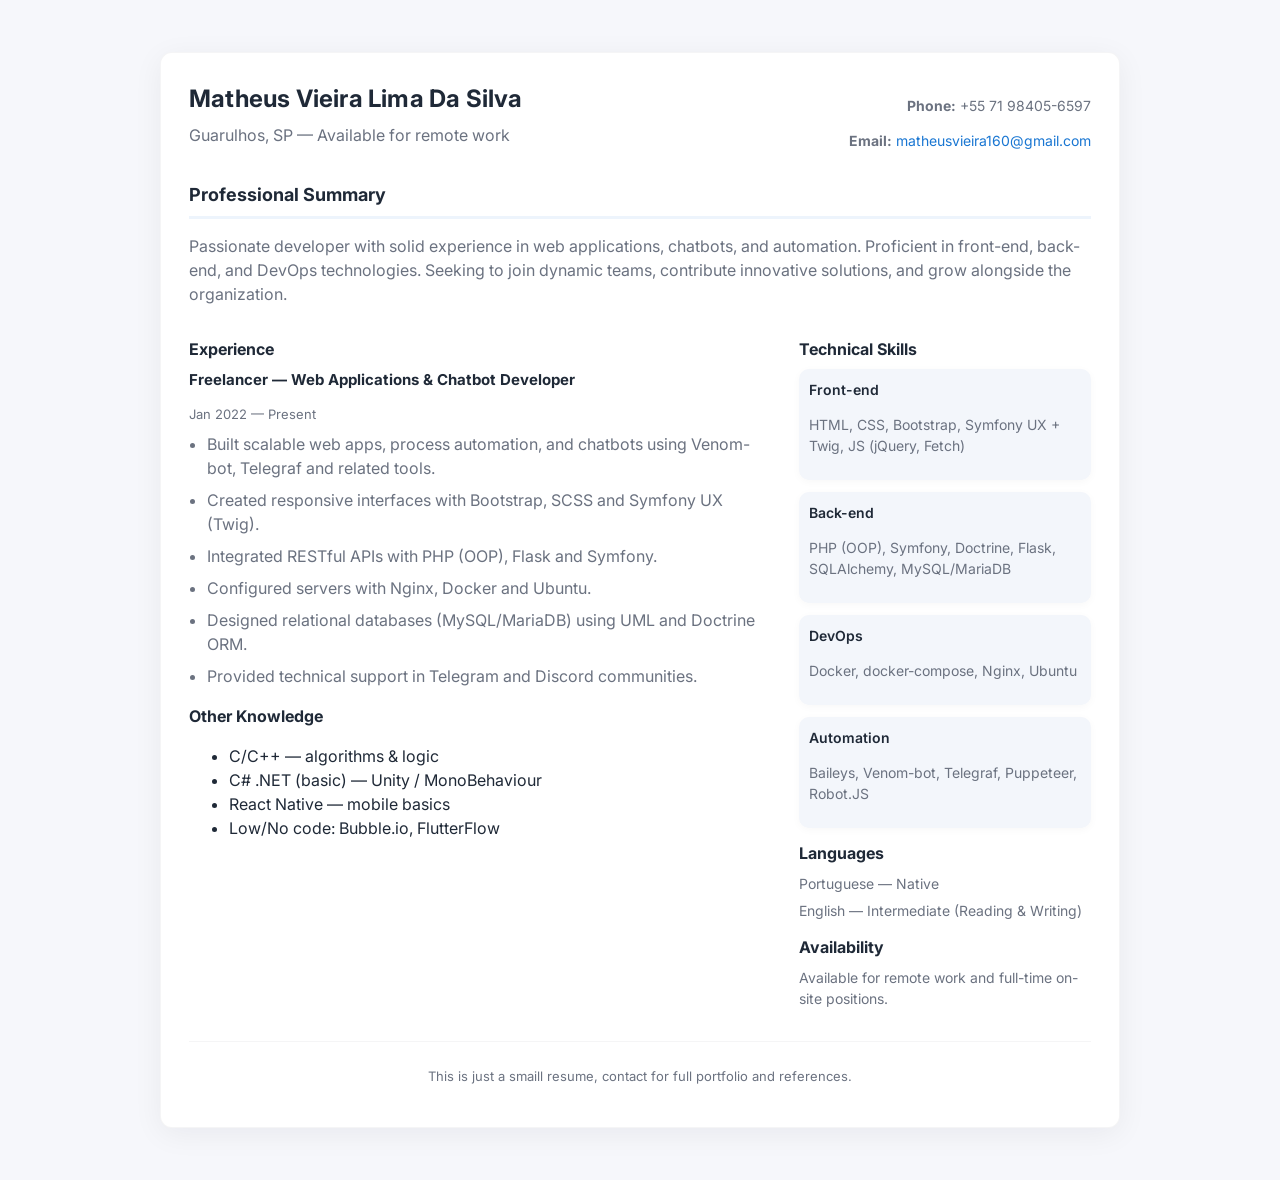
==== commit 500bc620: "Update index.html" ====
--- a/index.html
+++ b/index.html
@@ -95,7 +95,7 @@
     </section>
 
     <footer class="footer">
-      <p>Resume generated from uploaded PDF — contact for full portfolio and references.</p>
+      <p>This is just a smaill resume, contact for full portfolio and references.</p>
     </footer>
   </main>
 </body>
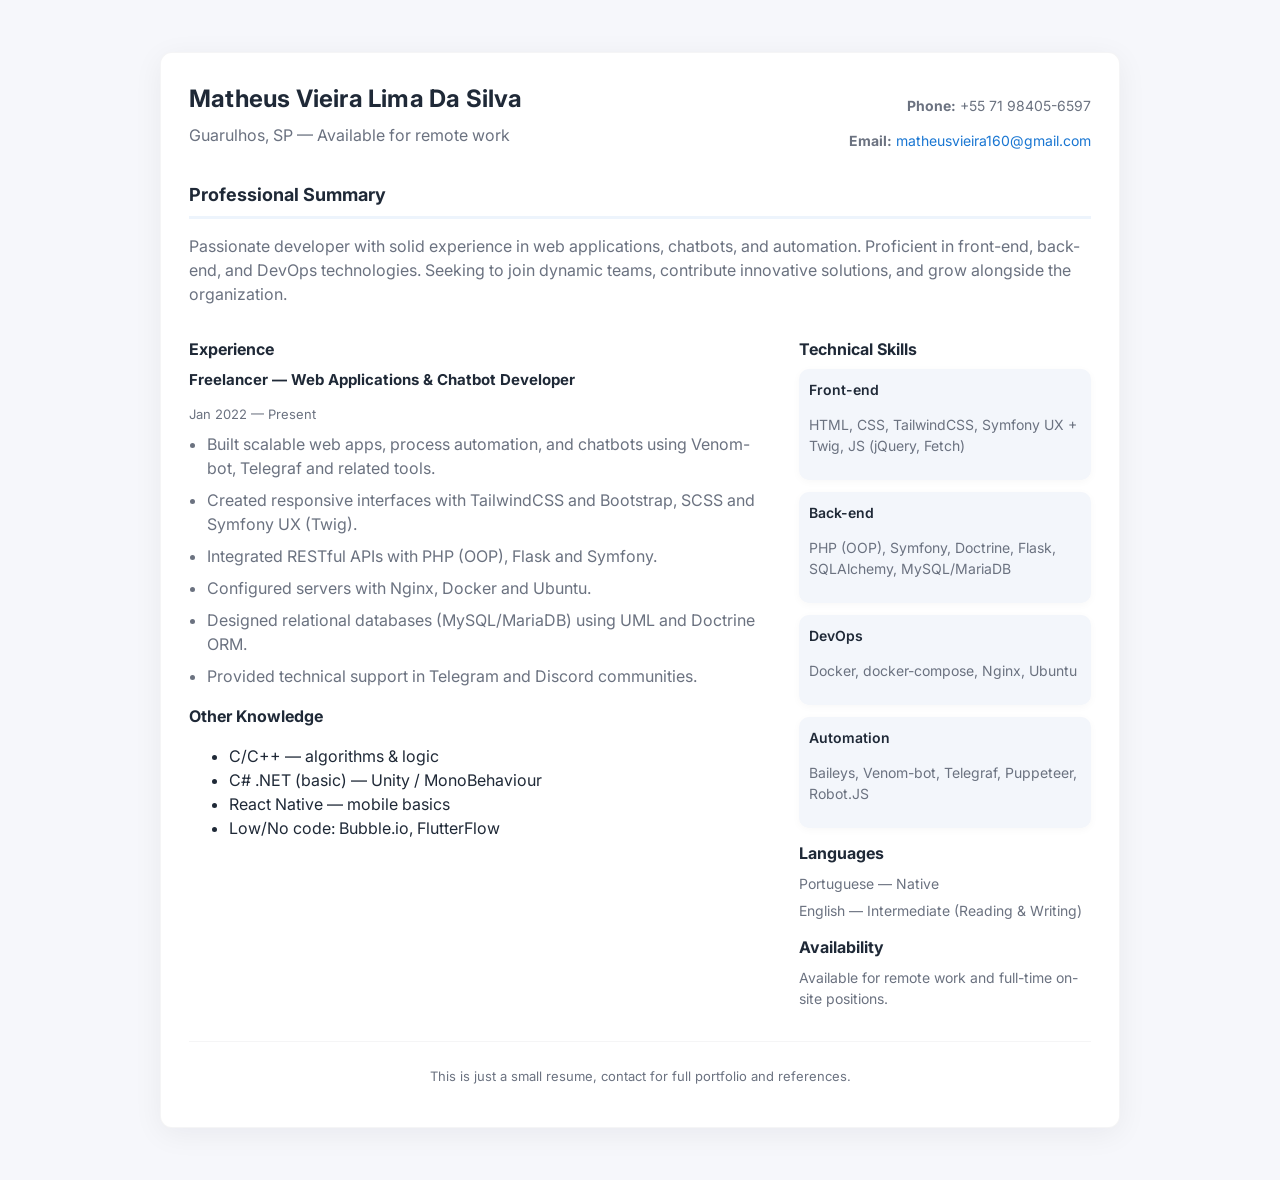
==== commit 0fe68f0b: "Update index.html" ====
--- a/index.html
+++ b/index.html
@@ -38,7 +38,7 @@
             <p class="meta">Jan 2022 — Present</p>
             <ul>
               <li>Built scalable web apps, process automation, and chatbots using Venom-bot, Telegraf and related tools.</li>
-              <li>Created responsive interfaces with Bootstrap, SCSS and Symfony UX (Twig).</li>
+              <li>Created responsive interfaces with TailwindCSS and Bootstrap, SCSS and Symfony UX (Twig).</li>
               <li>Integrated RESTful APIs with PHP (OOP), Flask and Symfony.</li>
               <li>Configured servers with Nginx, Docker and Ubuntu.</li>
               <li>Designed relational databases (MySQL/MariaDB) using UML and Doctrine ORM.</li>
@@ -64,7 +64,7 @@
           <div class="skills-grid">
             <div class="skill-card">
               <h4>Front-end</h4>
-              <p>HTML, CSS, Bootstrap, Symfony UX + Twig, JS (jQuery, Fetch)</p>
+              <p>HTML, CSS, TailwindCSS, Symfony UX + Twig, JS (jQuery, Fetch)</p>
             </div>
             <div class="skill-card">
               <h4>Back-end</h4>
@@ -95,7 +95,7 @@
     </section>
 
     <footer class="footer">
-      <p>This is just a smaill resume, contact for full portfolio and references.</p>
+      <p>This is just a small resume, contact for full portfolio and references.</p>
     </footer>
   </main>
 </body>
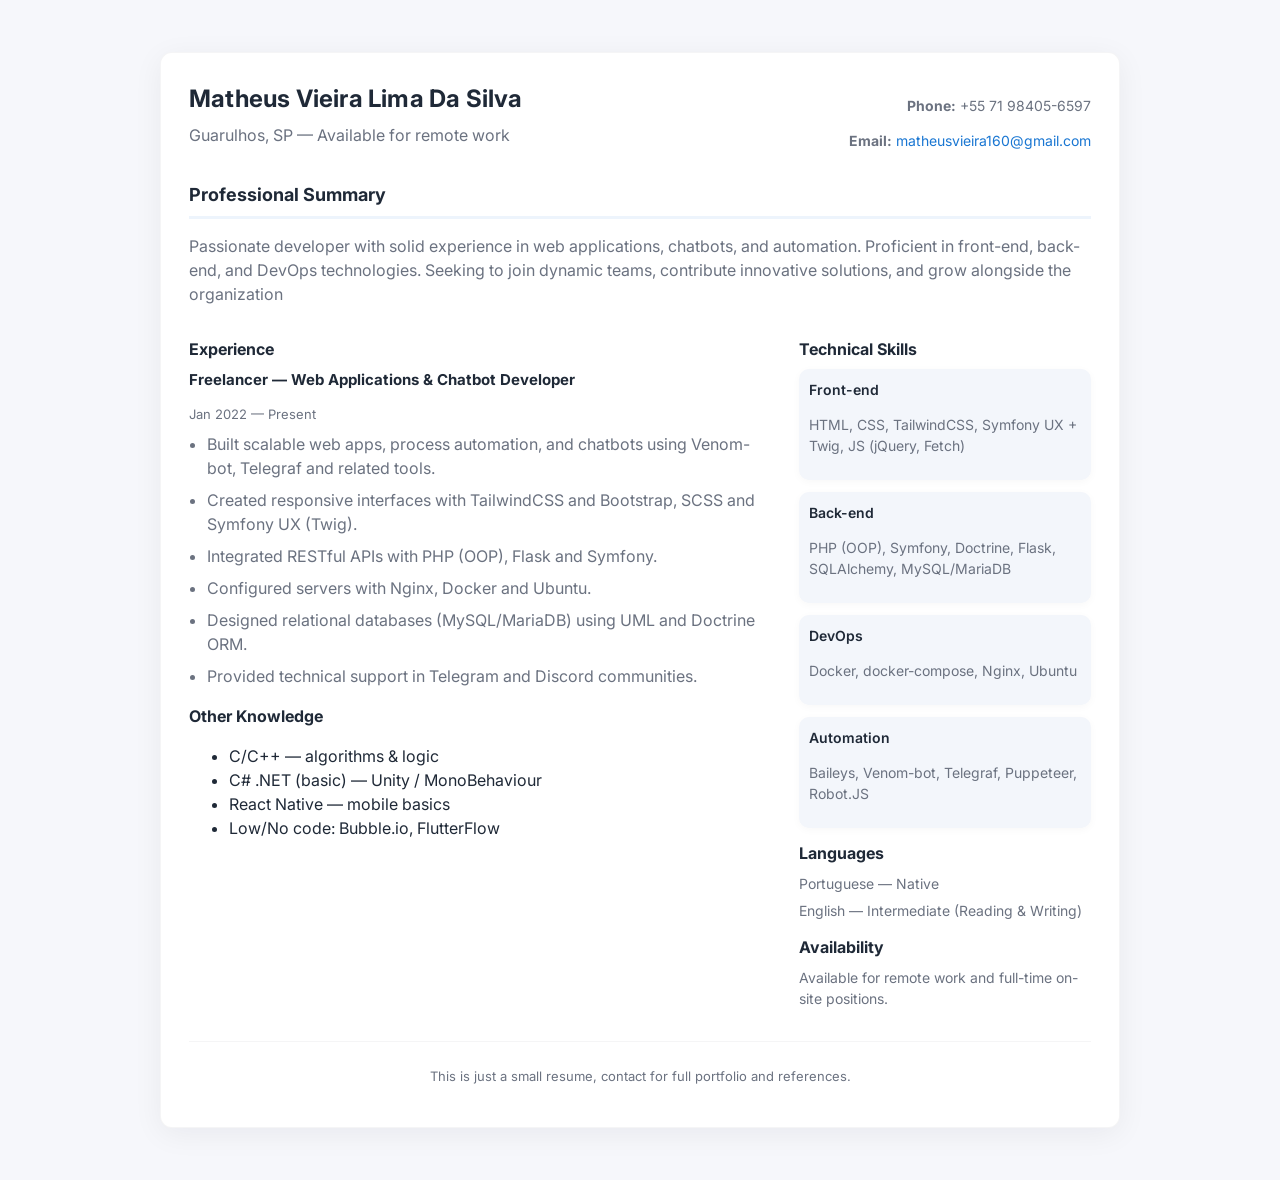
==== commit 45fca261: "Update index.html" ====
--- a/index.html
+++ b/index.html
@@ -25,7 +25,7 @@
 
     <section class="summary">
       <h2>Professional Summary</h2>
-      <p>Passionate developer with solid experience in web applications, chatbots, and automation. Proficient in front-end, back-end, and DevOps technologies. Seeking to join dynamic teams, contribute innovative solutions, and grow alongside the organization.</p>
+      <p>Passionate developer with solid experience in web applications, chatbots, and automation. Proficient in front-end, back-end, and DevOps technologies. Seeking to join dynamic teams, contribute innovative solutions, and grow alongside the organization</p>
     </section>
 
     <section class="two-col">
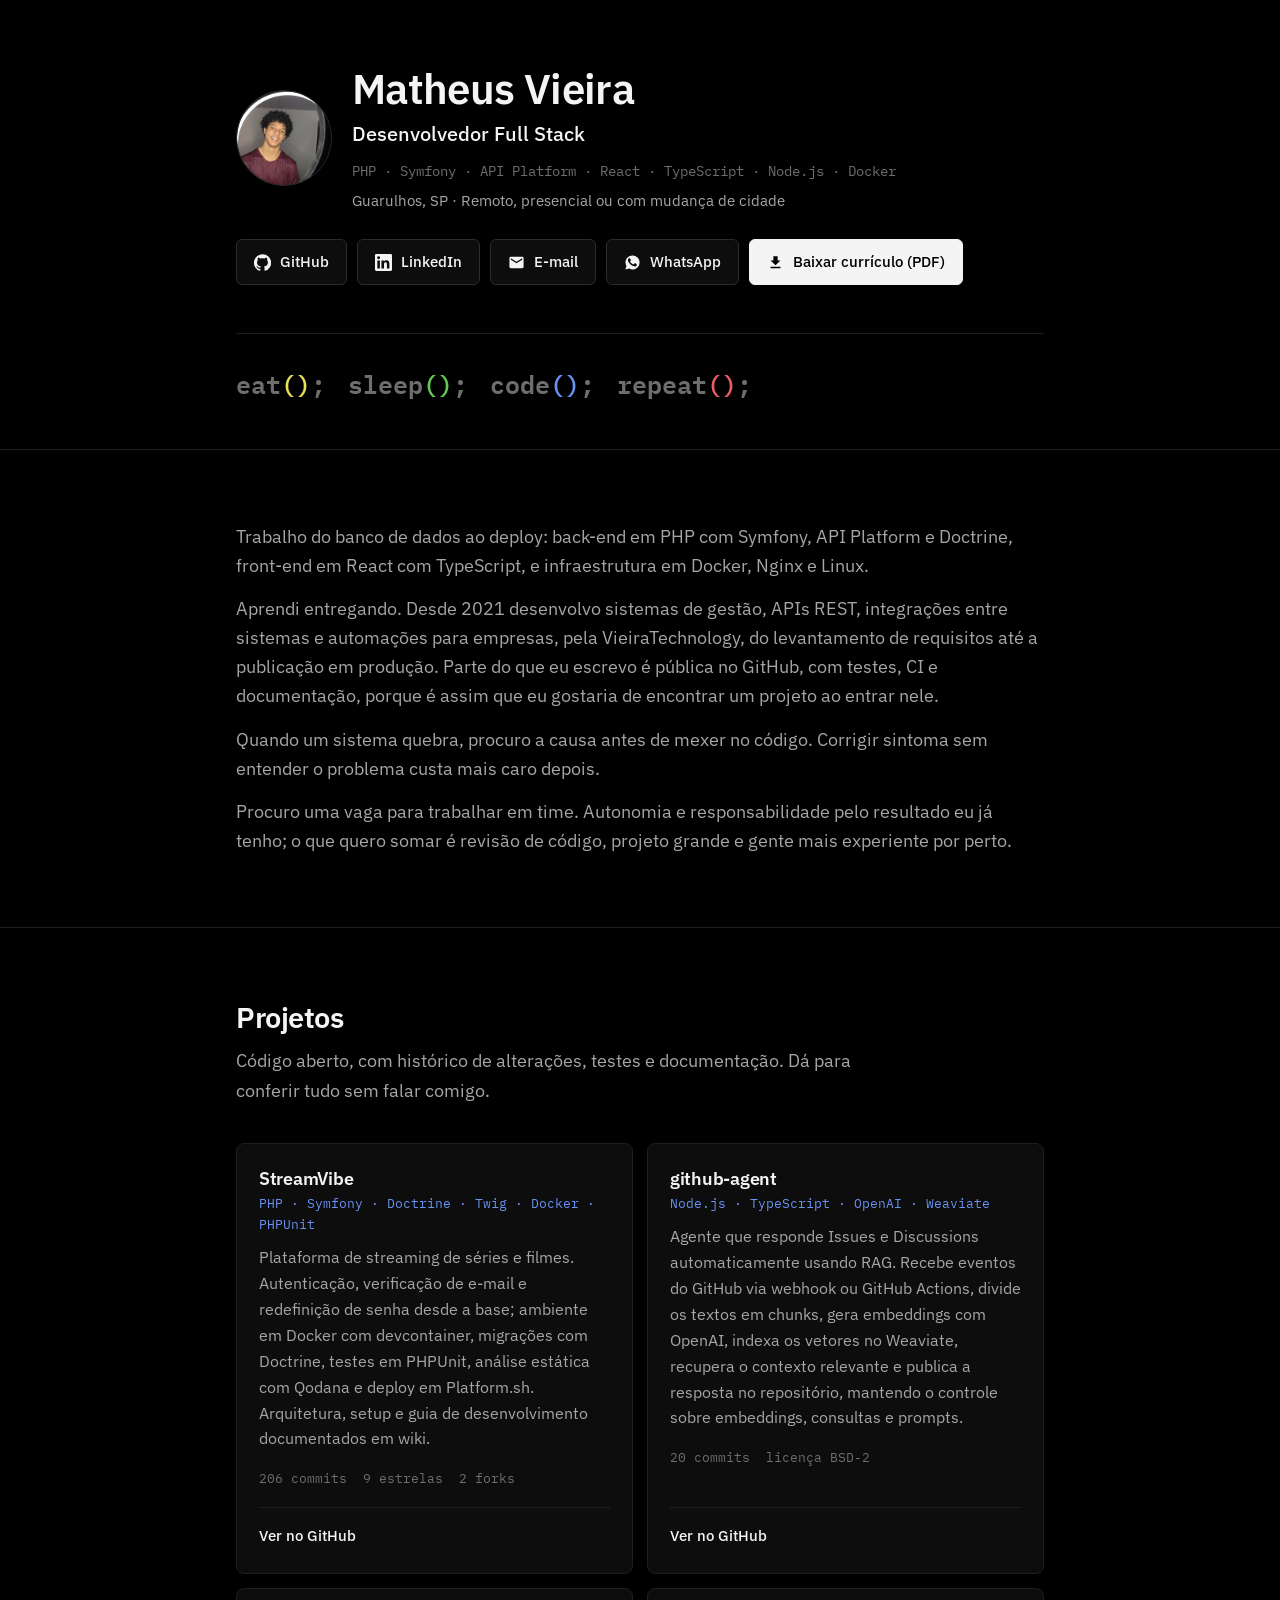
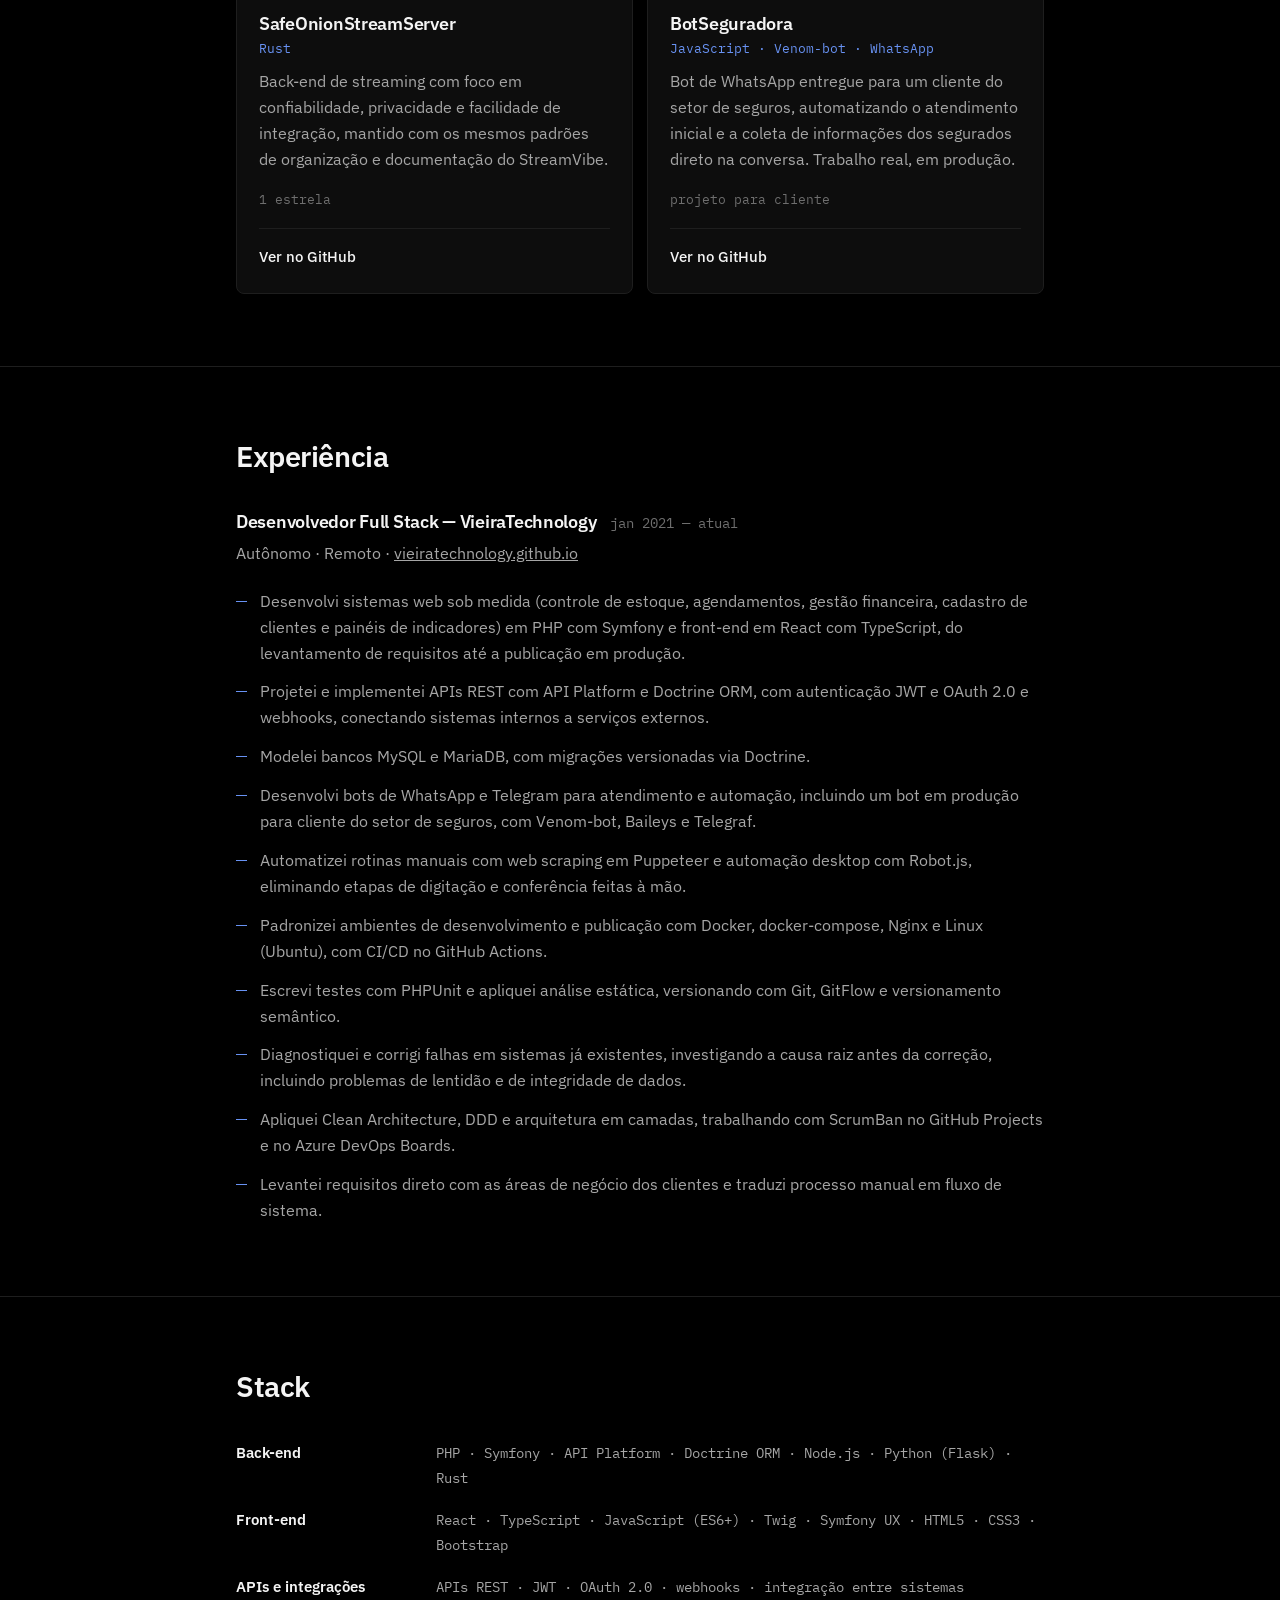
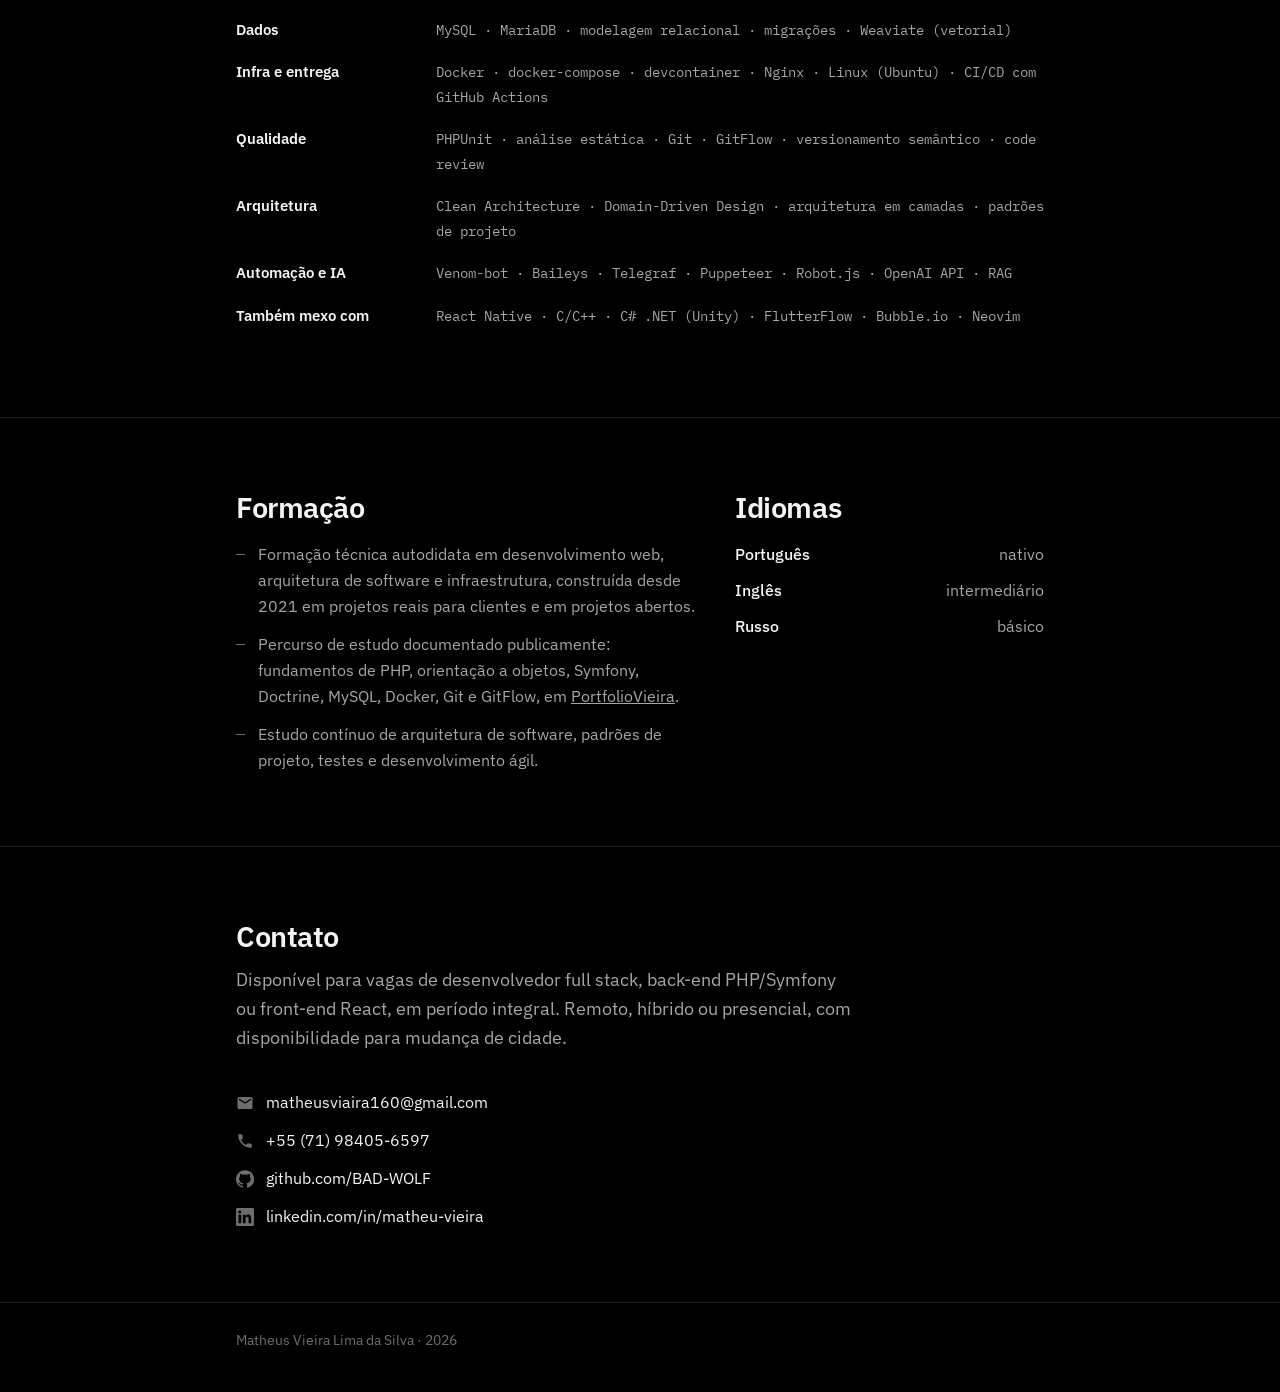
==== commit 148e695e: "site: publica o conteúdo de site-matheus-vieira.zip" ====
--- a/index.html
+++ b/index.html
@@ -1,102 +1,272 @@
 <!DOCTYPE html>
-<html lang="en">
+<html lang="pt-BR" id="topo">
 <head>
-  <meta charset="utf-8" />
-  <meta name="viewport" content="width=device-width,initial-scale=1" />
-  <title>Matheus Vieira — Resume</title>
-  <meta name="author" content="Matheus Vieira" />
-  <link rel="preconnect" href="https://fonts.googleapis.com">
-  <link rel="preconnect" href="https://fonts.gstatic.com" crossorigin>
-  <link href="https://fonts.googleapis.com/css2?family=Inter:wght@400;600;700&display=swap" rel="stylesheet">
-  <link rel="stylesheet" href="styles/style.css">
+<meta charset="utf-8">
+<meta name="viewport" content="width=device-width, initial-scale=1">
+<title>Matheus Vieira — Desenvolvedor Full Stack (PHP, Symfony, React, TypeScript)</title>
+<meta name="description" content="Desenvolvedor full stack com mais de 5 anos entregando sistemas web, APIs, integrações e automações. Back-end em PHP com Symfony e API Platform, front-end em React com TypeScript, infraestrutura em Docker e Linux.">
+<meta name="author" content="Matheus Vieira Lima da Silva">
+<meta name="theme-color" content="#000000">
+<link rel="canonical" href="https://bad-wolf.github.io/">
+
+<meta property="og:type" content="profile">
+<meta property="og:locale" content="pt_BR">
+<meta property="og:title" content="Matheus Vieira — Desenvolvedor Full Stack">
+<meta property="og:description" content="PHP, Symfony, API Platform, React, TypeScript, Node.js e Docker. Sistemas, APIs, integrações e automações entregues desde 2021, com código aberto no GitHub.">
+<meta property="og:url" content="https://bad-wolf.github.io/">
+<meta property="og:image" content="https://bad-wolf.github.io/assets/img/og.png">
+<meta name="twitter:card" content="summary_large_image">
+
+<link rel="icon" href="assets/img/favicon.svg" type="image/svg+xml">
+<link rel="preload" href="assets/fonts/ibm-plex-sans.woff2" as="font" type="font/woff2" crossorigin>
+<link rel="stylesheet" href="assets/css/style.css">
 </head>
+
 <body>
-  <main class="container">
-    <header class="header">
-      <div class="header-left">
-        <h1 class="name">Matheus Vieira Lima Da Silva</h1>
-        <p class="location">Guarulhos, SP — Available for remote work</p>
-      </div>
-      <div class="contact">
-        <p><strong>Phone:</strong> +55 71 98405-6597</p>
-        <p><strong>Email:</strong> <a href="mailto:matheusvieira160@gmail.com">matheusvieira160@gmail.com</a></p>
-      </div>
-    </header>
-
-    <section class="summary">
-      <h2>Professional Summary</h2>
-      <p>Passionate developer with solid experience in web applications, chatbots, and automation. Proficient in front-end, back-end, and DevOps technologies. Seeking to join dynamic teams, contribute innovative solutions, and grow alongside the organization</p>
-    </section>
-
-    <section class="two-col">
-      <div class="left-col">
-        <section class="experience">
-          <h2>Experience</h2>
-
-          <article class="job">
-            <h3>Freelancer — Web Applications & Chatbot Developer</h3>
-            <p class="meta">Jan 2022 — Present</p>
-            <ul>
-              <li>Built scalable web apps, process automation, and chatbots using Venom-bot, Telegraf and related tools.</li>
-              <li>Created responsive interfaces with TailwindCSS and Bootstrap, SCSS and Symfony UX (Twig).</li>
-              <li>Integrated RESTful APIs with PHP (OOP), Flask and Symfony.</li>
-              <li>Configured servers with Nginx, Docker and Ubuntu.</li>
-              <li>Designed relational databases (MySQL/MariaDB) using UML and Doctrine ORM.</li>
-              <li>Provided technical support in Telegram and Discord communities.</li>
-            </ul>
-          </article>
-        </section>
-
-        <section class="education">
-          <h2>Other Knowledge</h2>
-          <ul>
-            <li>C/C++ — algorithms & logic</li>
-            <li>C# .NET (basic) — Unity / MonoBehaviour</li>
-            <li>React Native — mobile basics</li>
-            <li>Low/No code: Bubble.io, FlutterFlow</li>
-          </ul>
-        </section>
-      </div>
-
-      <aside class="right-col">
-        <section class="skills">
-          <h2>Technical Skills</h2>
-          <div class="skills-grid">
-            <div class="skill-card">
-              <h4>Front-end</h4>
-              <p>HTML, CSS, TailwindCSS, Symfony UX + Twig, JS (jQuery, Fetch)</p>
-            </div>
-            <div class="skill-card">
-              <h4>Back-end</h4>
-              <p>PHP (OOP), Symfony, Doctrine, Flask, SQLAlchemy, MySQL/MariaDB</p>
-            </div>
-            <div class="skill-card">
-              <h4>DevOps</h4>
-              <p>Docker, docker-compose, Nginx, Ubuntu</p>
-            </div>
-            <div class="skill-card">
-              <h4>Automation</h4>
-              <p>Baileys, Venom-bot, Telegraf, Puppeteer, Robot.JS</p>
-            </div>
-          </div>
-        </section>
-
-        <section class="languages">
-          <h2>Languages</h2>
-          <p>Portuguese — Native</p>
-          <p>English — Intermediate (Reading & Writing)</p>
-        </section>
-
-        <section class="availability">
-          <h2>Availability</h2>
-          <p>Available for remote work and full-time on-site positions.</p>
-        </section>
-      </aside>
-    </section>
-
-    <footer class="footer">
-      <p>This is just a small resume, contact for full portfolio and references.</p>
-    </footer>
-  </main>
+<main>
+
+  <!-- topo: quem é, o que faz, como falar com ele -->
+  <header class="topo wrap">
+    <div class="id">
+      <img class="retrato" src="assets/img/matheus-vieira.png" width="480" height="480"
+           alt="Matheus Vieira" loading="eager">
+      <div>
+        <h1>Matheus Vieira</h1>
+        <p class="papel">Desenvolvedor Full Stack</p>
+        <p class="pilha">PHP · Symfony · API Platform · React · TypeScript · Node.js · Docker</p>
+        <p class="onde">Guarulhos, SP · Remoto, presencial ou com mudança de cidade</p>
+      </div>
+    </div>
+
+    <div class="acoes">
+      <a class="btn" href="https://github.com/BAD-WOLF" rel="noopener">
+        <svg viewBox="0 0 24 24" aria-hidden="true"><path d="M12 .3a12 12 0 0 0-3.8 23.4c.6.1.8-.3.8-.6v-2.2c-3.3.7-4-1.6-4-1.6-.6-1.4-1.4-1.8-1.4-1.8-1.1-.8.1-.7.1-.7 1.2.1 1.8 1.2 1.8 1.2 1.1 1.8 2.8 1.3 3.5 1 .1-.8.4-1.3.8-1.6-2.7-.3-5.5-1.3-5.5-5.9 0-1.3.5-2.4 1.2-3.2-.1-.3-.5-1.5.1-3.2 0 0 1-.3 3.3 1.2a11.5 11.5 0 0 1 6 0C17.3 5.1 18.3 5.4 18.3 5.4c.7 1.7.3 2.9.1 3.2.8.8 1.2 1.9 1.2 3.2 0 4.6-2.8 5.6-5.5 5.9.4.4.8 1.1.8 2.2v3.3c0 .3.2.7.8.6A12 12 0 0 0 12 .3z"/></svg>
+        GitHub
+      </a>
+      <a class="btn" href="https://www.linkedin.com/in/matheu-vieira" rel="noopener">
+        <svg viewBox="0 0 24 24" aria-hidden="true"><path d="M20.4 20.4h-3.6v-5.6c0-1.3 0-3.1-1.9-3.1s-2.2 1.5-2.2 3v5.7H9.1V9h3.4v1.6h.1a3.8 3.8 0 0 1 3.4-1.9c3.6 0 4.3 2.4 4.3 5.5v6.2zM5.1 7.4a2.1 2.1 0 1 1 0-4.2 2.1 2.1 0 0 1 0 4.2zM6.9 20.4H3.3V9h3.6v11.4zM22.2 0H1.8C.8 0 0 .8 0 1.7v20.6c0 1 .8 1.7 1.8 1.7h20.4c1 0 1.8-.8 1.8-1.7V1.7c0-.9-.8-1.7-1.8-1.7z"/></svg>
+        LinkedIn
+      </a>
+      <a class="btn" href="mailto:matheusviaira160@gmail.com">
+        <svg viewBox="0 0 24 24" aria-hidden="true"><path d="M20 4H4a2 2 0 0 0-2 2v12a2 2 0 0 0 2 2h16a2 2 0 0 0 2-2V6a2 2 0 0 0-2-2zm0 4-8 5-8-5V6l8 5 8-5v2z"/></svg>
+        E-mail
+      </a>
+      <a class="btn" href="https://wa.me/5571984056597?text=Ol%C3%A1%2C%20Matheus!%20Vi%20o%20seu%20portf%C3%B3lio%20e%20queria%20falar%20sobre%20uma%20oportunidade." rel="noopener">
+        <svg viewBox="0 0 24 24" aria-hidden="true"><path d="M12.04 2c-5.46 0-9.91 4.45-9.91 9.91 0 1.75.46 3.45 1.32 4.95L2.05 22l5.25-1.38a9.87 9.87 0 0 0 4.74 1.21h.01c5.46 0 9.91-4.45 9.91-9.91 0-2.65-1.03-5.14-2.9-7.01A9.82 9.82 0 0 0 12.04 2zm5.8 14.13c-.25.69-1.45 1.32-2.01 1.4-.54.08-1.21.11-1.95-.12-.45-.14-1.03-.33-1.77-.65-3.12-1.35-5.16-4.49-5.31-4.7-.16-.21-1.27-1.69-1.27-3.22 0-1.53.8-2.28 1.09-2.6.28-.31.62-.39.82-.39.2 0 .41 0 .59.01.19.01.44-.07.69.53.25.6.86 2.08.94 2.23.08.16.13.34.02.55-.1.21-.16.34-.31.52-.16.18-.33.4-.47.54-.16.16-.32.33-.14.64.18.31.81 1.33 1.74 2.16 1.19 1.06 2.2 1.39 2.51 1.55.31.16.49.13.67-.08.18-.21.77-.9.98-1.21.2-.31.41-.26.69-.16.28.1 1.77.84 2.07.99.31.16.51.23.59.36.08.13.08.75-.17 1.45z"/></svg>
+        WhatsApp
+      </a>
+      <a class="btn btn-cv" href="assets/doc/curriculo-matheus-vieira.pdf" download>
+        <svg viewBox="0 0 24 24" aria-hidden="true"><path d="M19 9h-4V3H9v6H5l7 7 7-7zM5 18v2h14v-2H5z"/></svg>
+        Baixar currículo (PDF)
+      </a>
+    </div>
+
+    <p class="assinatura">
+      <span>eat<span class="p-amarelo">()</span>;</span>
+      <span>sleep<span class="p-verde">()</span>;</span>
+      <span>code<span class="p-azul">()</span>;</span>
+      <span>repeat<span class="p-vermelho">()</span>;</span>
+    </p>
+  </header>
+
+  <!-- resumo -->
+  <section id="resumo">
+    <div class="wrap">
+      <p class="lead">Trabalho do banco de dados ao deploy: back-end em PHP com Symfony, API Platform e Doctrine, front-end em React com TypeScript, e infraestrutura em Docker, Nginx e Linux.</p>
+      <p class="lead">Aprendi entregando. Desde 2021 desenvolvo sistemas de gestão, APIs REST, integrações entre sistemas e automações para empresas, pela VieiraTechnology, do levantamento de requisitos até a publicação em produção. Parte do que eu escrevo é pública no GitHub, com testes, CI e documentação, porque é assim que eu gostaria de encontrar um projeto ao entrar nele.</p>
+      <p class="lead">Quando um sistema quebra, procuro a causa antes de mexer no código. Corrigir sintoma sem entender o problema custa mais caro depois.</p>
+      <p class="lead">Procuro uma vaga para trabalhar em time. Autonomia e responsabilidade pelo resultado eu já tenho; o que quero somar é revisão de código, projeto grande e gente mais experiente por perto.</p>
+    </div>
+  </section>
+
+  <!-- projetos: a prova vem cedo -->
+  <section id="projetos">
+    <div class="wrap">
+      <div class="sec-head">
+        <h2>Projetos</h2>
+        <p class="lead">Código aberto, com histórico de alterações, testes e documentação. Dá para conferir tudo sem falar comigo.</p>
+      </div>
+
+      <div class="projetos">
+
+        <article class="proj">
+          <h3>StreamVibe</h3>
+          <p class="techs">PHP · Symfony · Doctrine · Twig · Docker · PHPUnit</p>
+          <p class="resumo">Plataforma de streaming de séries e filmes. Autenticação, verificação de e-mail e redefinição de senha desde a base; ambiente em Docker com devcontainer, migrações com Doctrine, testes em PHPUnit, análise estática com Qodana e deploy em Platform.sh. Arquitetura, setup e guia de desenvolvimento documentados em wiki.</p>
+          <p class="dados" data-repo="BAD-WOLF/StreamVibe">
+            <span>206 commits</span>
+            <span data-gh="stars">9 estrelas</span>
+            <span data-gh="forks">2 forks</span>
+          </p>
+          <a class="ver" href="https://github.com/BAD-WOLF/StreamVibe" rel="noopener">Ver no GitHub</a>
+        </article>
+
+        <article class="proj">
+          <h3>github-agent</h3>
+          <p class="techs">Node.js · TypeScript · OpenAI · Weaviate</p>
+          <p class="resumo">Agente que responde Issues e Discussions automaticamente usando RAG. Recebe eventos do GitHub via webhook ou GitHub Actions, divide os textos em chunks, gera embeddings com OpenAI, indexa os vetores no Weaviate, recupera o contexto relevante e publica a resposta no repositório, mantendo o controle sobre embeddings, consultas e prompts.</p>
+          <p class="dados" data-repo="BAD-WOLF/github-agent">
+            <span>20 commits</span>
+            <span>licença BSD-2</span>
+          </p>
+          <a class="ver" href="https://github.com/BAD-WOLF/github-agent" rel="noopener">Ver no GitHub</a>
+        </article>
+
+        <article class="proj">
+          <h3>SafeOnionStreamServer</h3>
+          <p class="techs">Rust</p>
+          <p class="resumo">Back-end de streaming com foco em confiabilidade, privacidade e facilidade de integração, mantido com os mesmos padrões de organização e documentação do StreamVibe.</p>
+          <p class="dados" data-repo="BAD-WOLF/SafeOnionStreamServer">
+            <span data-gh="stars">1 estrela</span>
+          </p>
+          <a class="ver" href="https://github.com/BAD-WOLF/SafeOnionStreamServer" rel="noopener">Ver no GitHub</a>
+        </article>
+
+        <article class="proj">
+          <h3>BotSeguradora</h3>
+          <p class="techs">JavaScript · Venom-bot · WhatsApp</p>
+          <p class="resumo">Bot de WhatsApp entregue para um cliente do setor de seguros, automatizando o atendimento inicial e a coleta de informações dos segurados direto na conversa. Trabalho real, em produção.</p>
+          <p class="dados"><span>projeto para cliente</span></p>
+          <a class="ver" href="https://github.com/BAD-WOLF/BotSeguradora" rel="noopener">Ver no GitHub</a>
+        </article>
+
+      </div>
+    </div>
+  </section>
+
+  <!-- experiência -->
+  <section id="experiencia">
+    <div class="wrap">
+      <div class="sec-head">
+        <h2>Experiência</h2>
+      </div>
+
+      <div class="cargo">
+        <h3>Desenvolvedor Full Stack — VieiraTechnology</h3>
+        <span class="quando">jan 2021 — atual</span>
+      </div>
+      <p class="onde-trab">Autônomo · Remoto · <a href="https://vieiratechnology.github.io" rel="noopener">vieiratechnology.github.io</a></p>
+
+      <ul class="entregas">
+        <li>Desenvolvi sistemas web sob medida (controle de estoque, agendamentos, gestão financeira, cadastro de clientes e painéis de indicadores) em PHP com Symfony e front-end em React com TypeScript, do levantamento de requisitos até a publicação em produção.</li>
+        <li>Projetei e implementei APIs REST com API Platform e Doctrine ORM, com autenticação JWT e OAuth 2.0 e webhooks, conectando sistemas internos a serviços externos.</li>
+        <li>Modelei bancos MySQL e MariaDB, com migrações versionadas via Doctrine.</li>
+        <li>Desenvolvi bots de WhatsApp e Telegram para atendimento e automação, incluindo um bot em produção para cliente do setor de seguros, com Venom-bot, Baileys e Telegraf.</li>
+        <li>Automatizei rotinas manuais com web scraping em Puppeteer e automação desktop com Robot.js, eliminando etapas de digitação e conferência feitas à mão.</li>
+        <li>Padronizei ambientes de desenvolvimento e publicação com Docker, docker-compose, Nginx e Linux (Ubuntu), com CI/CD no GitHub Actions.</li>
+        <li>Escrevi testes com PHPUnit e apliquei análise estática, versionando com Git, GitFlow e versionamento semântico.</li>
+        <li>Diagnostiquei e corrigi falhas em sistemas já existentes, investigando a causa raiz antes da correção, incluindo problemas de lentidão e de integridade de dados.</li>
+        <li>Apliquei Clean Architecture, DDD e arquitetura em camadas, trabalhando com ScrumBan no GitHub Projects e no Azure DevOps Boards.</li>
+        <li>Levantei requisitos direto com as áreas de negócio dos clientes e traduzi processo manual em fluxo de sistema.</li>
+      </ul>
+    </div>
+  </section>
+
+  <!-- stack -->
+  <section id="stack">
+    <div class="wrap">
+      <div class="sec-head">
+        <h2>Stack</h2>
+      </div>
+
+      <dl class="stack">
+        <div class="stack-linha"><dt>Back-end</dt><dd>PHP · Symfony · API Platform · Doctrine ORM · Node.js · Python (Flask) · Rust</dd></div>
+        <div class="stack-linha"><dt>Front-end</dt><dd>React · TypeScript · JavaScript (ES6+) · Twig · Symfony UX · HTML5 · CSS3 · Bootstrap</dd></div>
+        <div class="stack-linha"><dt>APIs e integrações</dt><dd>APIs REST · JWT · OAuth 2.0 · webhooks · integração entre sistemas</dd></div>
+        <div class="stack-linha"><dt>Dados</dt><dd>MySQL · MariaDB · modelagem relacional · migrações · Weaviate (vetorial)</dd></div>
+        <div class="stack-linha"><dt>Infra e entrega</dt><dd>Docker · docker-compose · devcontainer · Nginx · Linux (Ubuntu) · CI/CD com GitHub Actions</dd></div>
+        <div class="stack-linha"><dt>Qualidade</dt><dd>PHPUnit · análise estática · Git · GitFlow · versionamento semântico · code review</dd></div>
+        <div class="stack-linha"><dt>Arquitetura</dt><dd>Clean Architecture · Domain-Driven Design · arquitetura em camadas · padrões de projeto</dd></div>
+        <div class="stack-linha"><dt>Automação e IA</dt><dd>Venom-bot · Baileys · Telegraf · Puppeteer · Robot.js · OpenAI API · RAG</dd></div>
+        <div class="stack-linha"><dt>Também mexo com</dt><dd>React Native · C/C++ · C# .NET (Unity) · FlutterFlow · Bubble.io · Neovim</dd></div>
+      </dl>
+    </div>
+  </section>
+
+  <!-- formação e idiomas -->
+  <section id="formacao">
+    <div class="wrap duas">
+      <div>
+        <h2>Formação</h2>
+        <ul class="lista">
+          <li>Formação técnica autodidata em desenvolvimento web, arquitetura de software e infraestrutura, construída desde 2021 em projetos reais para clientes e em projetos abertos.</li>
+          <li>Percurso de estudo documentado publicamente: fundamentos de PHP, orientação a objetos, Symfony, Doctrine, MySQL, Docker, Git e GitFlow, em <a href="https://github.com/BAD-WOLF/PortfolioVieira" rel="noopener">PortfolioVieira</a>.</li>
+          <li>Estudo contínuo de arquitetura de software, padrões de projeto, testes e desenvolvimento ágil.</li>
+        </ul>
+      </div>
+
+      <div>
+        <h2>Idiomas</h2>
+        <div class="idiomas">
+          <div><strong>Português</strong><span>nativo</span></div>
+          <div><strong>Inglês</strong><span>intermediário</span></div>
+          <div><strong>Russo</strong><span>básico</span></div>
+        </div>
+      </div>
+    </div>
+  </section>
+
+  <!-- contato -->
+  <section id="contato">
+    <div class="wrap">
+      <div class="sec-head">
+        <h2>Contato</h2>
+        <p class="lead">Disponível para vagas de desenvolvedor full stack, back-end PHP/Symfony ou front-end React, em período integral. Remoto, híbrido ou presencial, com disponibilidade para mudança de cidade.</p>
+      </div>
+
+      <ul class="contatos">
+        <li>
+          <svg viewBox="0 0 24 24" aria-hidden="true"><path d="M20 4H4a2 2 0 0 0-2 2v12a2 2 0 0 0 2 2h16a2 2 0 0 0 2-2V6a2 2 0 0 0-2-2zm0 4-8 5-8-5V6l8 5 8-5v2z"/></svg>
+          <a href="mailto:matheusviaira160@gmail.com">matheusviaira160@gmail.com</a>
+        </li>
+        <li>
+          <svg viewBox="0 0 24 24" aria-hidden="true"><path d="M6.6 10.8a15.1 15.1 0 0 0 6.6 6.6l2.2-2.2c.3-.3.7-.4 1-.2 1.1.4 2.3.6 3.6.6.6 0 1 .4 1 1V20c0 .6-.4 1-1 1A17 17 0 0 1 3 4c0-.6.4-1 1-1h3.5c.6 0 1 .4 1 1 0 1.2.2 2.4.6 3.6.1.3 0 .7-.2 1l-2.3 2.2z"/></svg>
+          <a href="https://wa.me/5571984056597" rel="noopener">+55 (71) 98405-6597</a>
+        </li>
+        <li>
+          <svg viewBox="0 0 24 24" aria-hidden="true"><path d="M12 .3a12 12 0 0 0-3.8 23.4c.6.1.8-.3.8-.6v-2.2c-3.3.7-4-1.6-4-1.6-.6-1.4-1.4-1.8-1.4-1.8-1.1-.8.1-.7.1-.7 1.2.1 1.8 1.2 1.8 1.2 1.1 1.8 2.8 1.3 3.5 1 .1-.8.4-1.3.8-1.6-2.7-.3-5.5-1.3-5.5-5.9 0-1.3.5-2.4 1.2-3.2-.1-.3-.5-1.5.1-3.2 0 0 1-.3 3.3 1.2a11.5 11.5 0 0 1 6 0C17.3 5.1 18.3 5.4 18.3 5.4c.7 1.7.3 2.9.1 3.2.8.8 1.2 1.9 1.2 3.2 0 4.6-2.8 5.6-5.5 5.9.4.4.8 1.1.8 2.2v3.3c0 .3.2.7.8.6A12 12 0 0 0 12 .3z"/></svg>
+          <a href="https://github.com/BAD-WOLF" rel="noopener">github.com/BAD-WOLF</a>
+        </li>
+        <li>
+          <svg viewBox="0 0 24 24" aria-hidden="true"><path d="M20.4 20.4h-3.6v-5.6c0-1.3 0-3.1-1.9-3.1s-2.2 1.5-2.2 3v5.7H9.1V9h3.4v1.6h.1a3.8 3.8 0 0 1 3.4-1.9c3.6 0 4.3 2.4 4.3 5.5v6.2zM5.1 7.4a2.1 2.1 0 1 1 0-4.2 2.1 2.1 0 0 1 0 4.2zM6.9 20.4H3.3V9h3.6v11.4zM22.2 0H1.8C.8 0 0 .8 0 1.7v20.6c0 1 .8 1.7 1.8 1.7h20.4c1 0 1.8-.8 1.8-1.7V1.7c0-.9-.8-1.7-1.8-1.7z"/></svg>
+          <a href="https://www.linkedin.com/in/matheu-vieira" rel="noopener">linkedin.com/in/matheu-vieira</a>
+        </li>
+      </ul>
+    </div>
+  </section>
+
+</main>
+
+<footer>
+  <div class="wrap">Matheus Vieira Lima da Silva · <span id="ano">2026</span></div>
+</footer>
+
+<script type="application/ld+json">
+{
+  "@context": "https://schema.org",
+  "@type": "Person",
+  "name": "Matheus Vieira Lima da Silva",
+  "alternateName": "Matheus Vieira",
+  "jobTitle": "Desenvolvedor Full Stack",
+  "url": "https://bad-wolf.github.io/",
+  "email": "mailto:matheusviaira160@gmail.com",
+  "telephone": "+5571984056597",
+  "address": { "@type": "PostalAddress", "addressLocality": "Guarulhos", "addressRegion": "SP", "addressCountry": "BR" },
+  "sameAs": [
+    "https://github.com/BAD-WOLF",
+    "https://www.linkedin.com/in/matheu-vieira",
+    "https://vieiratechnology.github.io"
+  ],
+  "knowsLanguage": ["pt-BR", "en"],
+  "knowsAbout": ["PHP","Symfony","API Platform","Doctrine ORM","React","TypeScript","JavaScript","Node.js","APIs REST","Docker","MySQL","Linux","Nginx","Git","CI/CD","Clean Architecture","Domain-Driven Design"],
+  "worksFor": {
+    "@type": "Organization",
+    "name": "VieiraTechnology",
+    "url": "https://vieiratechnology.github.io"
+  }
+}
+</script>
+
+<script src="assets/js/main.js" defer></script>
 </body>
 </html>
--- a/assets/css/style.css
+++ b/assets/css/style.css
@@ -0,0 +1,173 @@
+/* ==========================================================================
+   Matheus Vieira — portfólio
+   Ordem: fontes, tokens, base, topo, assinatura, resumo, projetos,
+          experiência, stack, formação, contato, rodapé, responsivo.
+   ========================================================================== */
+
+/* --- fontes (locais, sem Google Fonts) ---------------------------------- */
+@font-face{
+  font-family:"Plex Sans";
+  src:url("../fonts/ibm-plex-sans.woff2") format("woff2-variations"),
+      url("../fonts/ibm-plex-sans.woff2") format("woff2");
+  font-weight:100 700; font-style:normal; font-display:swap;
+}
+@font-face{
+  font-family:"Plex Mono";
+  src:url("../fonts/ibm-plex-mono-400.woff2") format("woff2");
+  font-weight:400; font-style:normal; font-display:swap;
+}
+@font-face{
+  font-family:"Plex Mono";
+  src:url("../fonts/ibm-plex-mono-600.woff2") format("woff2");
+  font-weight:600; font-style:normal; font-display:swap;
+}
+
+/* --- tokens ------------------------------------------------------------- */
+:root{
+  --black:#000;
+  --surface:#0d0d0d;
+  --line:#1e1e1e;
+  --line-forte:#2b2b2b;
+  --ink:#f4f4f4;
+  --muted:#a6a6a6;
+  --dim:#6e6e6e;
+
+  /* as quatro cores da assinatura: eat() sleep() code() repeat() */
+  --amarelo:#e4df58;
+  --verde:#64c954;
+  --azul:#6892f3;    /* code() — acento principal do site */
+  --vermelho:#e95d6b;
+
+  --sans:"Plex Sans",-apple-system,BlinkMacSystemFont,"Segoe UI",Roboto,Arial,sans-serif;
+  --mono:"Plex Mono",ui-monospace,SFMono-Regular,Menlo,Consolas,monospace;
+  --pad:clamp(20px,5vw,36px);
+}
+
+/* --- base --------------------------------------------------------------- */
+*{box-sizing:border-box}
+html{scroll-behavior:smooth}
+body{
+  margin:0;background:var(--black);color:var(--ink);
+  font-family:var(--sans);font-size:17px;line-height:1.62;
+  -webkit-font-smoothing:antialiased;
+}
+img{max-width:100%;height:auto}
+a{color:inherit}
+a:focus-visible,button:focus-visible{outline:2px solid var(--azul);outline-offset:3px}
+
+.wrap{width:100%;max-width:880px;margin:0 auto;padding-left:var(--pad);padding-right:var(--pad)}
+section{padding:clamp(44px,7vw,72px) 0;border-top:1px solid var(--line)}
+
+h1,h2,h3{margin:0;line-height:1.18;font-weight:600;letter-spacing:-.015em}
+h2{font-size:clamp(23px,3.6vw,29px)}
+h3{font-size:18px}
+p{margin:0}
+.lead{color:var(--muted);font-size:clamp(16px,2.1vw,18px)}
+.lead+.lead{margin-top:14px}
+.sec-head{max-width:62ch;margin-bottom:clamp(26px,4vw,38px);display:grid;gap:12px}
+
+/* --- topo --------------------------------------------------------------- */
+/* só vertical: o lateral vem do .wrap e o shorthand o zerava */
+.topo{padding-top:clamp(38px,7vw,64px);padding-bottom:clamp(30px,5vw,44px);border-top:0}
+.id{display:flex;align-items:center;gap:20px;flex-wrap:wrap}
+.retrato{
+  width:96px;height:96px;flex:none;border-radius:50%;
+  background:var(--surface);border:1px solid var(--line-forte);
+}
+.id h1{font-size:clamp(30px,5.4vw,42px)}
+.papel{color:var(--ink);font-size:clamp(17px,2.4vw,20px);font-weight:500;margin-top:4px}
+.pilha{font-family:var(--mono);font-size:14px;color:var(--dim);margin-top:10px}
+.onde{color:var(--muted);font-size:15px;margin-top:6px}
+
+.acoes{display:flex;flex-wrap:wrap;gap:10px;margin-top:26px}
+.btn{
+  display:inline-flex;align-items:center;gap:9px;
+  min-height:44px;padding:10px 17px;border-radius:6px;
+  text-decoration:none;font-size:15px;font-weight:500;
+  color:var(--ink);background:var(--surface);border:1px solid var(--line-forte);
+}
+.btn:hover{border-color:#3d3d3d;background:#141414}
+.btn svg{width:17px;height:17px;fill:currentColor;flex:none}
+.btn-cv{background:var(--ink);color:#000;border-color:var(--ink)}
+.btn-cv:hover{background:#fff;border-color:#fff}
+
+/* --- assinatura: aparece uma vez só, e é a identidade dele -------------- */
+.assinatura{
+  margin-top:clamp(32px,5vw,48px);padding-top:clamp(22px,3.5vw,30px);
+  border-top:1px solid var(--line);
+  font-family:var(--mono);font-weight:600;
+  font-size:clamp(15px,3.4vw,25px);color:var(--dim);
+  display:flex;flex-wrap:wrap;gap:6px 22px;
+}
+.assinatura span{white-space:nowrap}
+.p-amarelo{color:var(--amarelo)}
+.p-verde{color:var(--verde)}
+.p-azul{color:var(--azul)}
+.p-vermelho{color:var(--vermelho)}
+
+/* --- projetos ----------------------------------------------------------- */
+.projetos{display:grid;gap:14px;grid-template-columns:repeat(auto-fit,minmax(min(320px,100%),1fr))}
+.proj{
+  background:var(--surface);border:1px solid var(--line);border-radius:8px;
+  padding:24px 22px;display:flex;flex-direction:column;
+}
+.proj h3{margin-bottom:4px}
+.proj .resumo{color:var(--muted);font-size:16px;margin-top:10px}
+.proj .techs{font-family:var(--mono);font-size:13px;color:var(--azul)}
+.proj .dados{
+  font-family:var(--mono);font-size:13px;color:var(--dim);
+  margin-top:16px;margin-bottom:18px;display:flex;flex-wrap:wrap;gap:4px 16px;
+}
+.proj .ver{
+  margin-top:auto;padding-top:16px;border-top:1px solid var(--line);
+  font-size:15px;font-weight:500;text-decoration:none;color:var(--ink);
+}
+.proj .ver:hover{text-decoration:underline}
+
+/* --- experiência -------------------------------------------------------- */
+.cargo{display:flex;flex-wrap:wrap;align-items:baseline;gap:6px 14px}
+.cargo .quando{font-family:var(--mono);font-size:14px;color:var(--dim)}
+.onde-trab{color:var(--muted);font-size:16px;margin-top:6px}
+.entregas{list-style:none;margin:22px 0 0;padding:0;display:grid;gap:13px}
+.entregas li{color:var(--muted);font-size:16px;padding-left:24px;position:relative}
+.entregas li::before{
+  content:"";position:absolute;left:0;top:12px;width:11px;height:1px;background:var(--azul);
+}
+
+/* --- stack -------------------------------------------------------------- */
+.stack{display:grid;gap:18px}
+.stack-linha{display:grid;grid-template-columns:180px 1fr;gap:6px 20px;align-items:baseline}
+.stack-linha dt{font-size:15px;font-weight:600;color:var(--ink)}
+.stack-linha dd{margin:0;font-family:var(--mono);font-size:14px;color:var(--muted);line-height:1.75}
+
+/* --- formação, idiomas -------------------------------------------------- */
+.duas{display:grid;gap:36px;grid-template-columns:1.2fr .8fr;align-items:start}
+.lista{list-style:none;margin:18px 0 0;padding:0;display:grid;gap:12px}
+.lista li{color:var(--muted);font-size:16px;padding-left:22px;position:relative}
+.lista li::before{content:"";position:absolute;left:0;top:12px;width:9px;height:1px;background:var(--dim)}
+.idiomas{display:grid;gap:10px;margin-top:18px}
+.idiomas div{display:flex;justify-content:space-between;gap:16px;font-size:16px;color:var(--muted)}
+.idiomas strong{color:var(--ink);font-weight:500}
+
+/* --- contato ------------------------------------------------------------ */
+.contatos{list-style:none;margin:22px 0 0;padding:0;display:grid;gap:12px}
+.contatos li{display:flex;align-items:center;gap:12px;font-size:16px;color:var(--muted)}
+.contatos svg{width:18px;height:18px;fill:var(--dim);flex:none}
+.contatos a{color:var(--ink);text-decoration:none}
+.contatos a:hover{text-decoration:underline}
+
+footer{border-top:1px solid var(--line);padding:26px 0 40px;color:var(--dim);font-size:14px}
+
+/* --- responsivo --------------------------------------------------------- */
+@media (max-width:720px){
+  .duas{grid-template-columns:1fr;gap:30px}
+  .stack-linha{grid-template-columns:1fr;gap:4px}
+  .retrato{width:76px;height:76px}
+  .id{gap:16px}
+}
+
+/* --- acessibilidade ----------------------------------------------------- */
+@media (prefers-reduced-motion:reduce){
+  html{scroll-behavior:auto}
+  *{transition:none !important;animation:none !important}
+}
